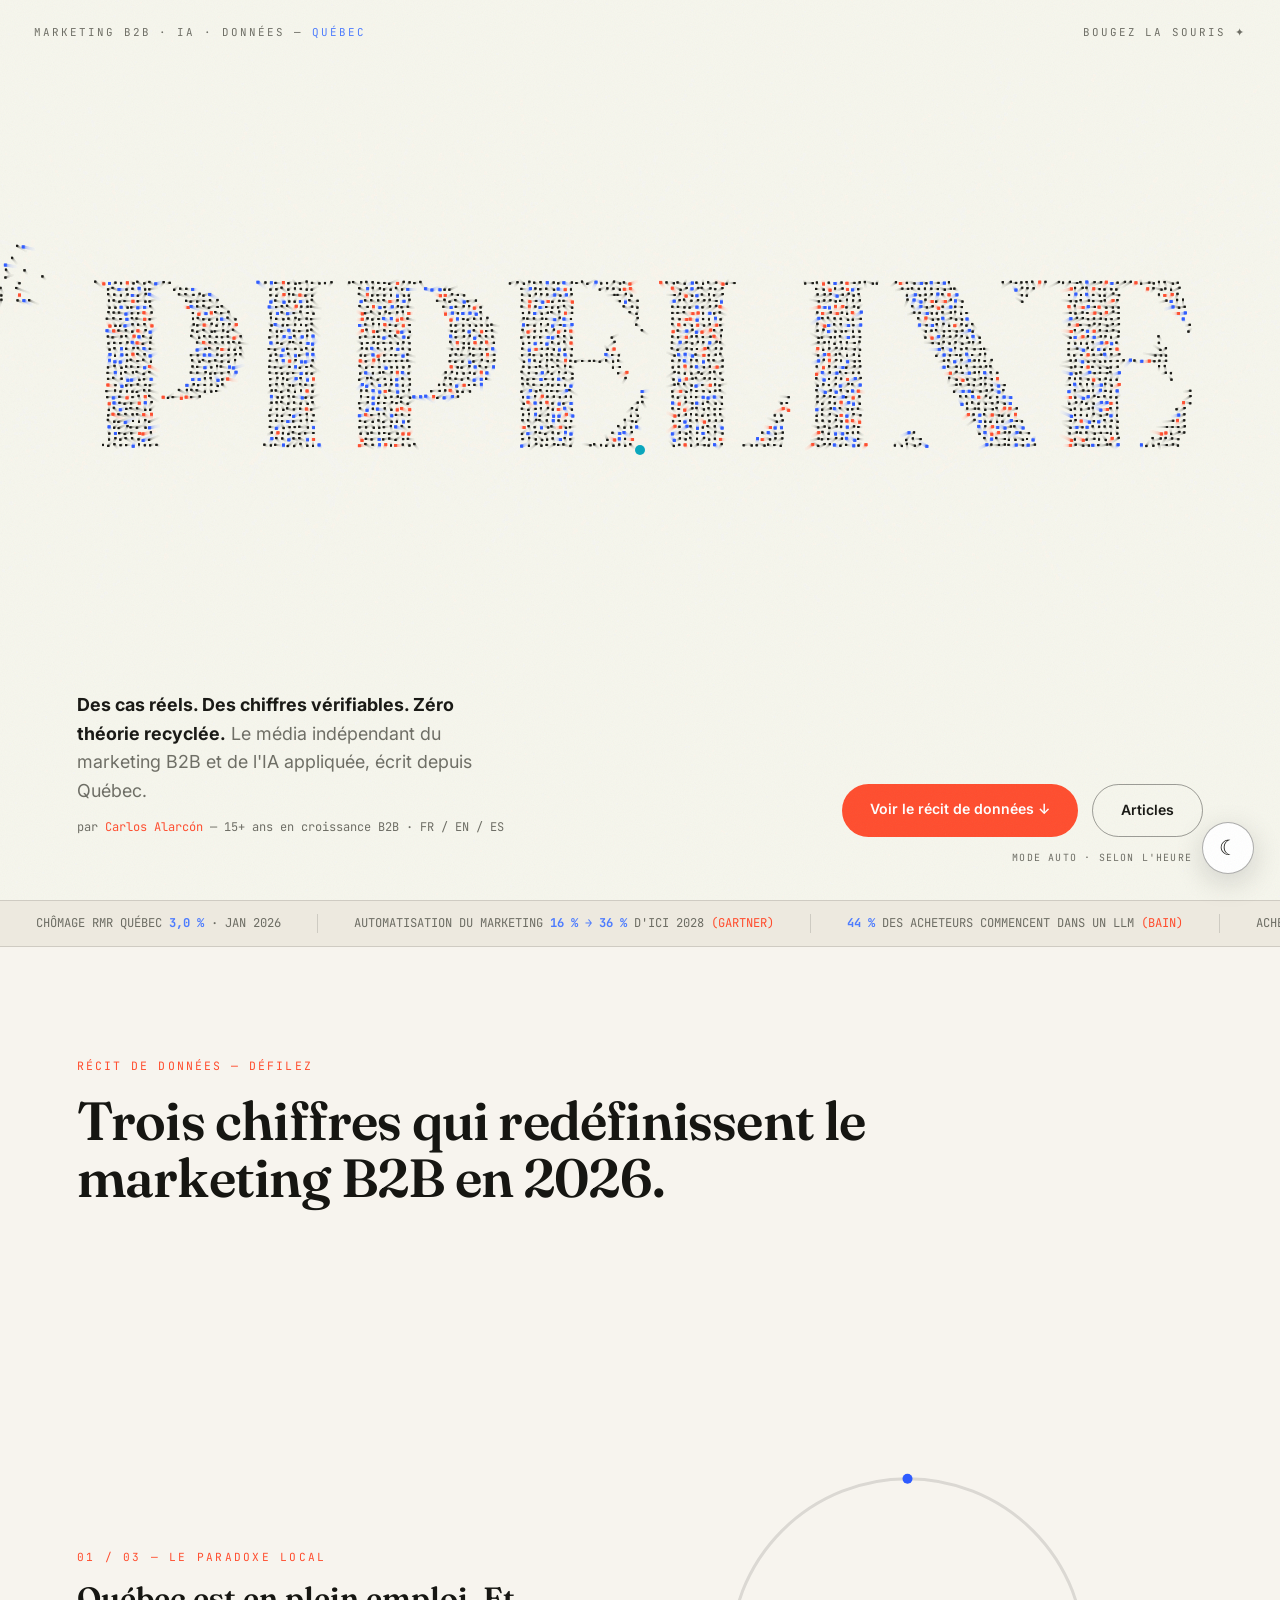
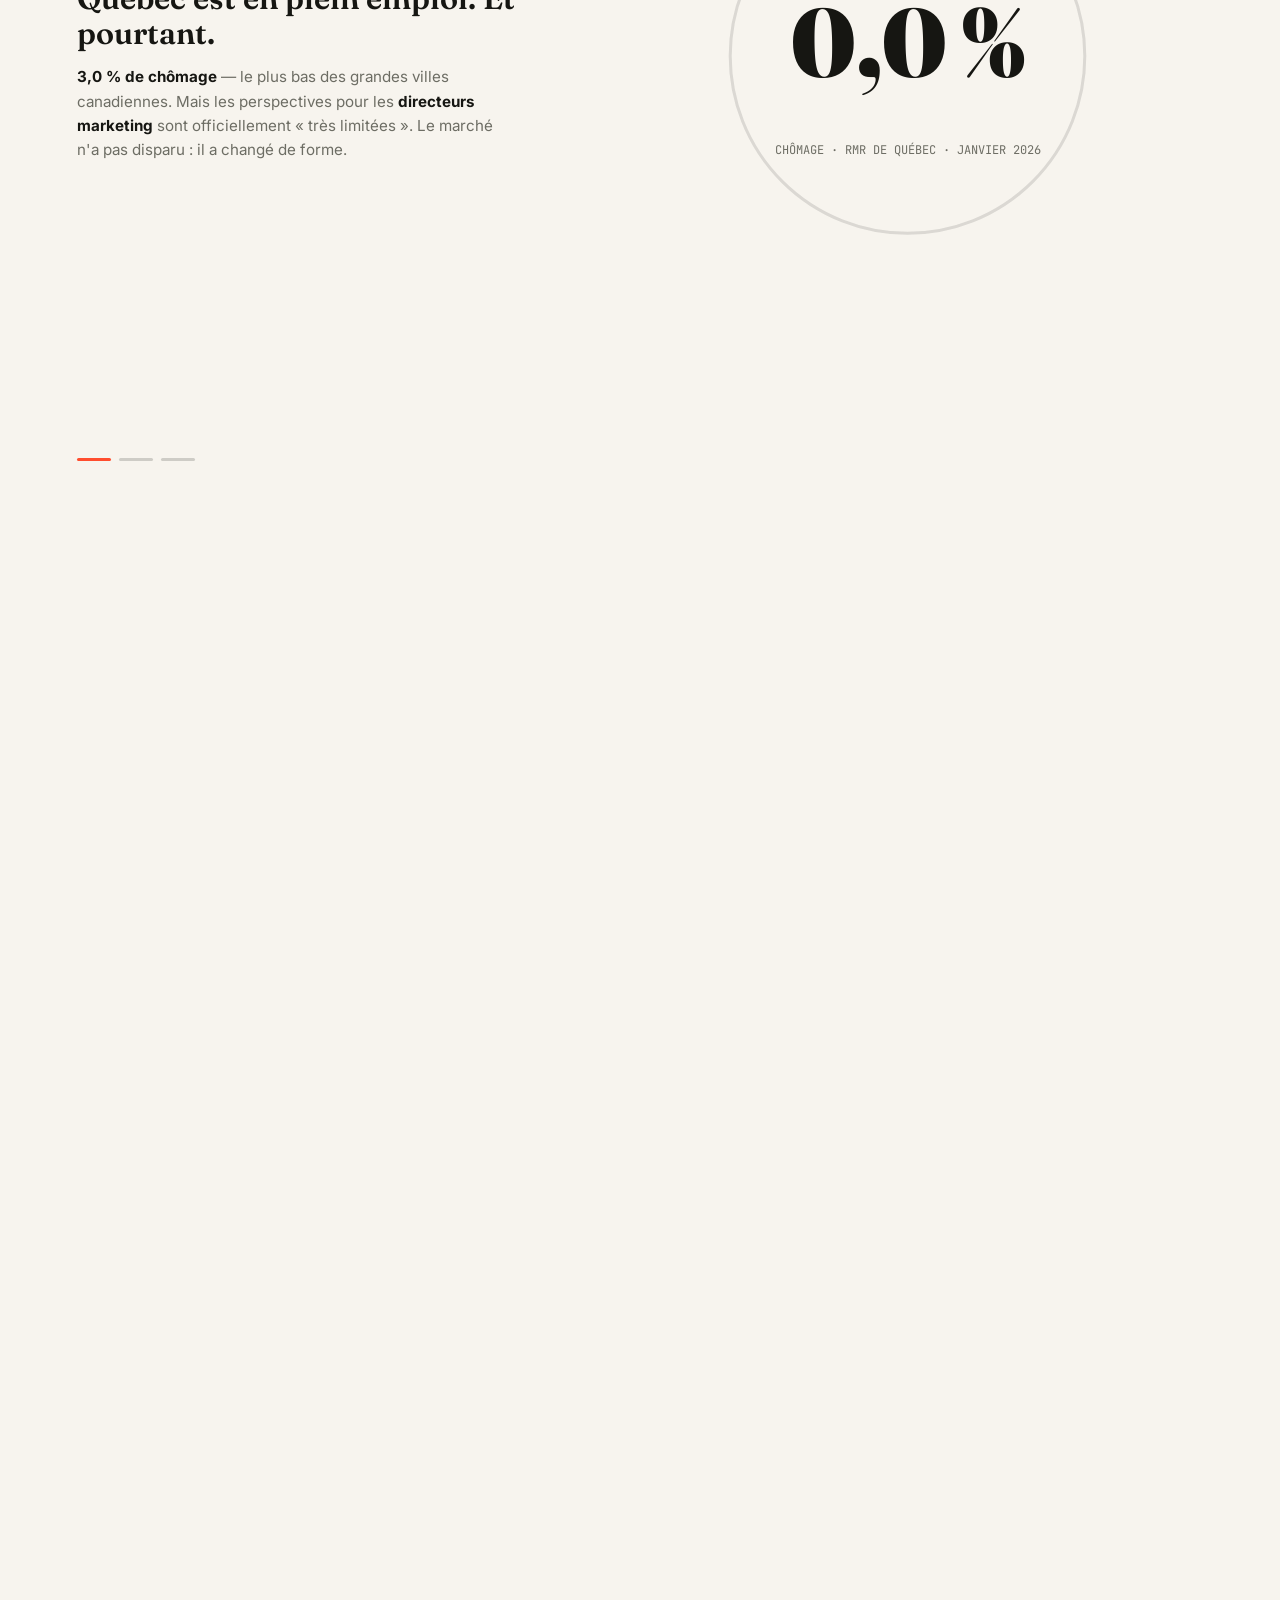
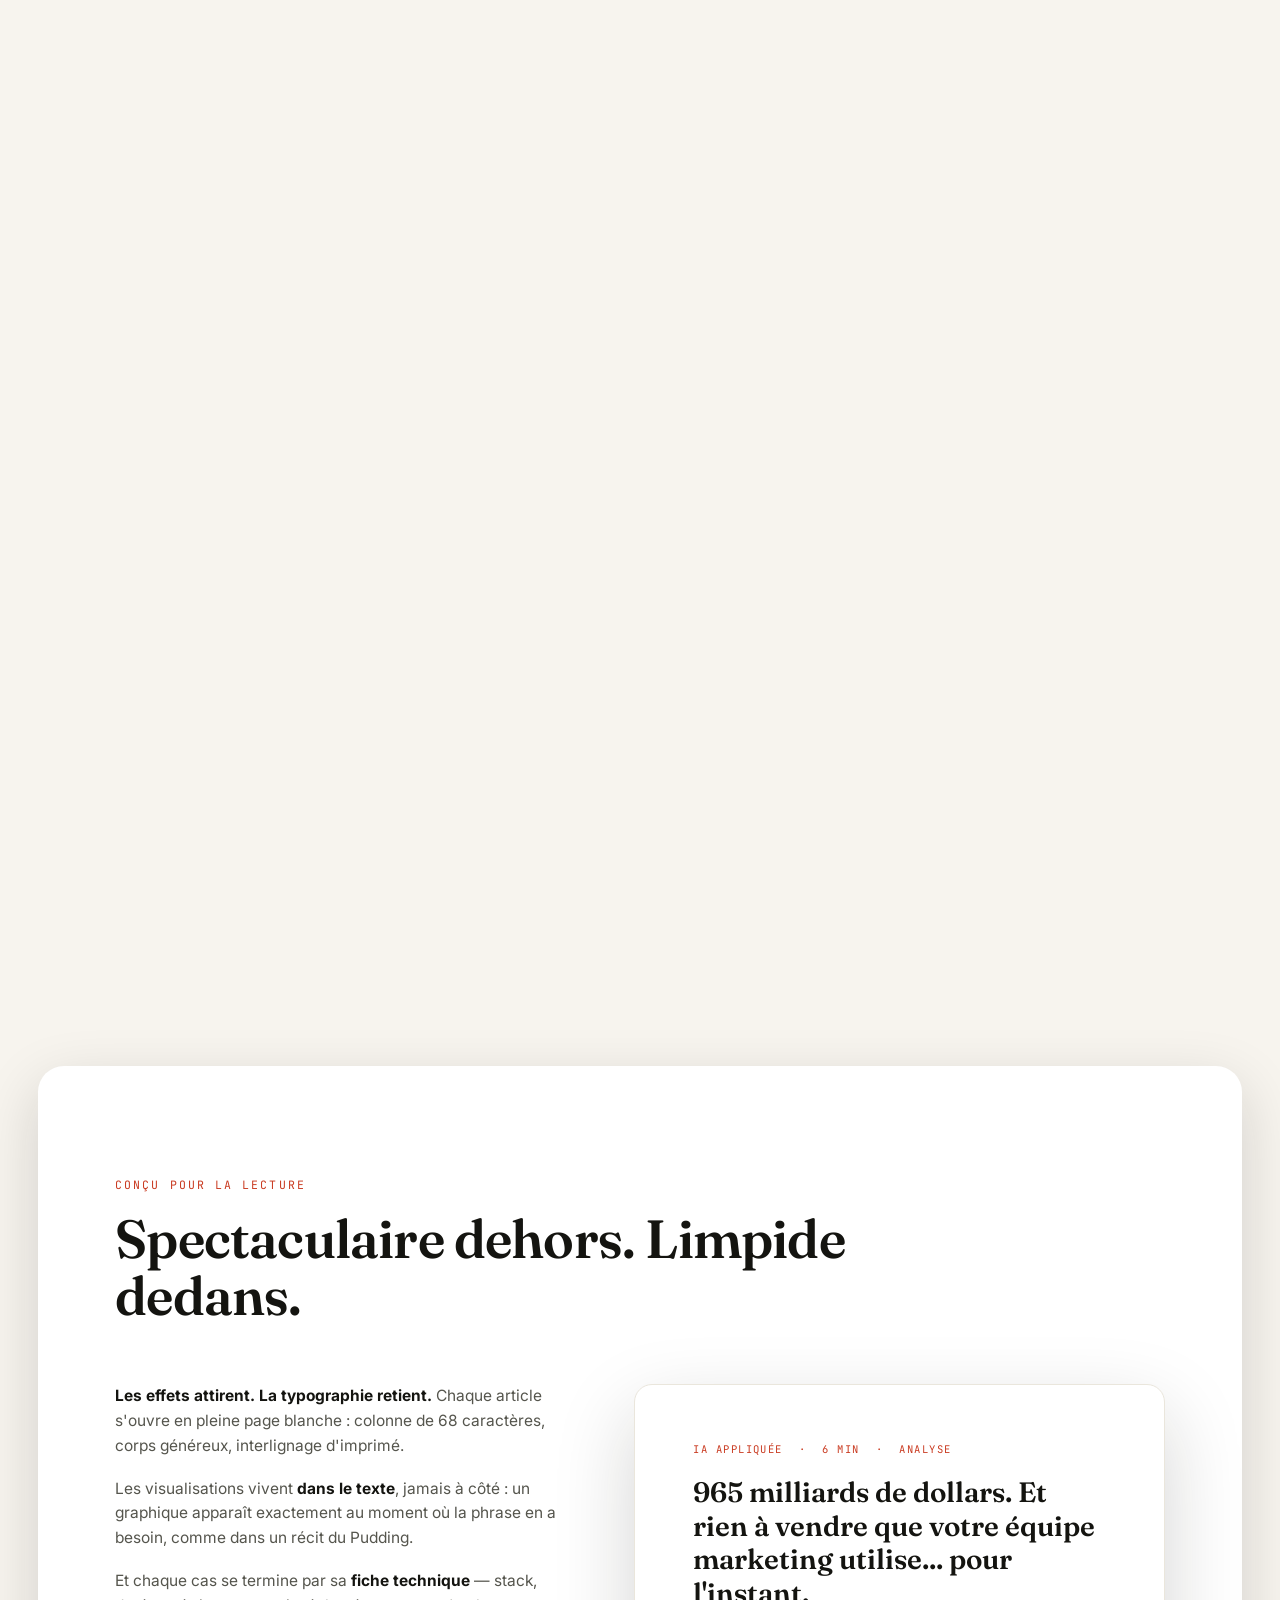
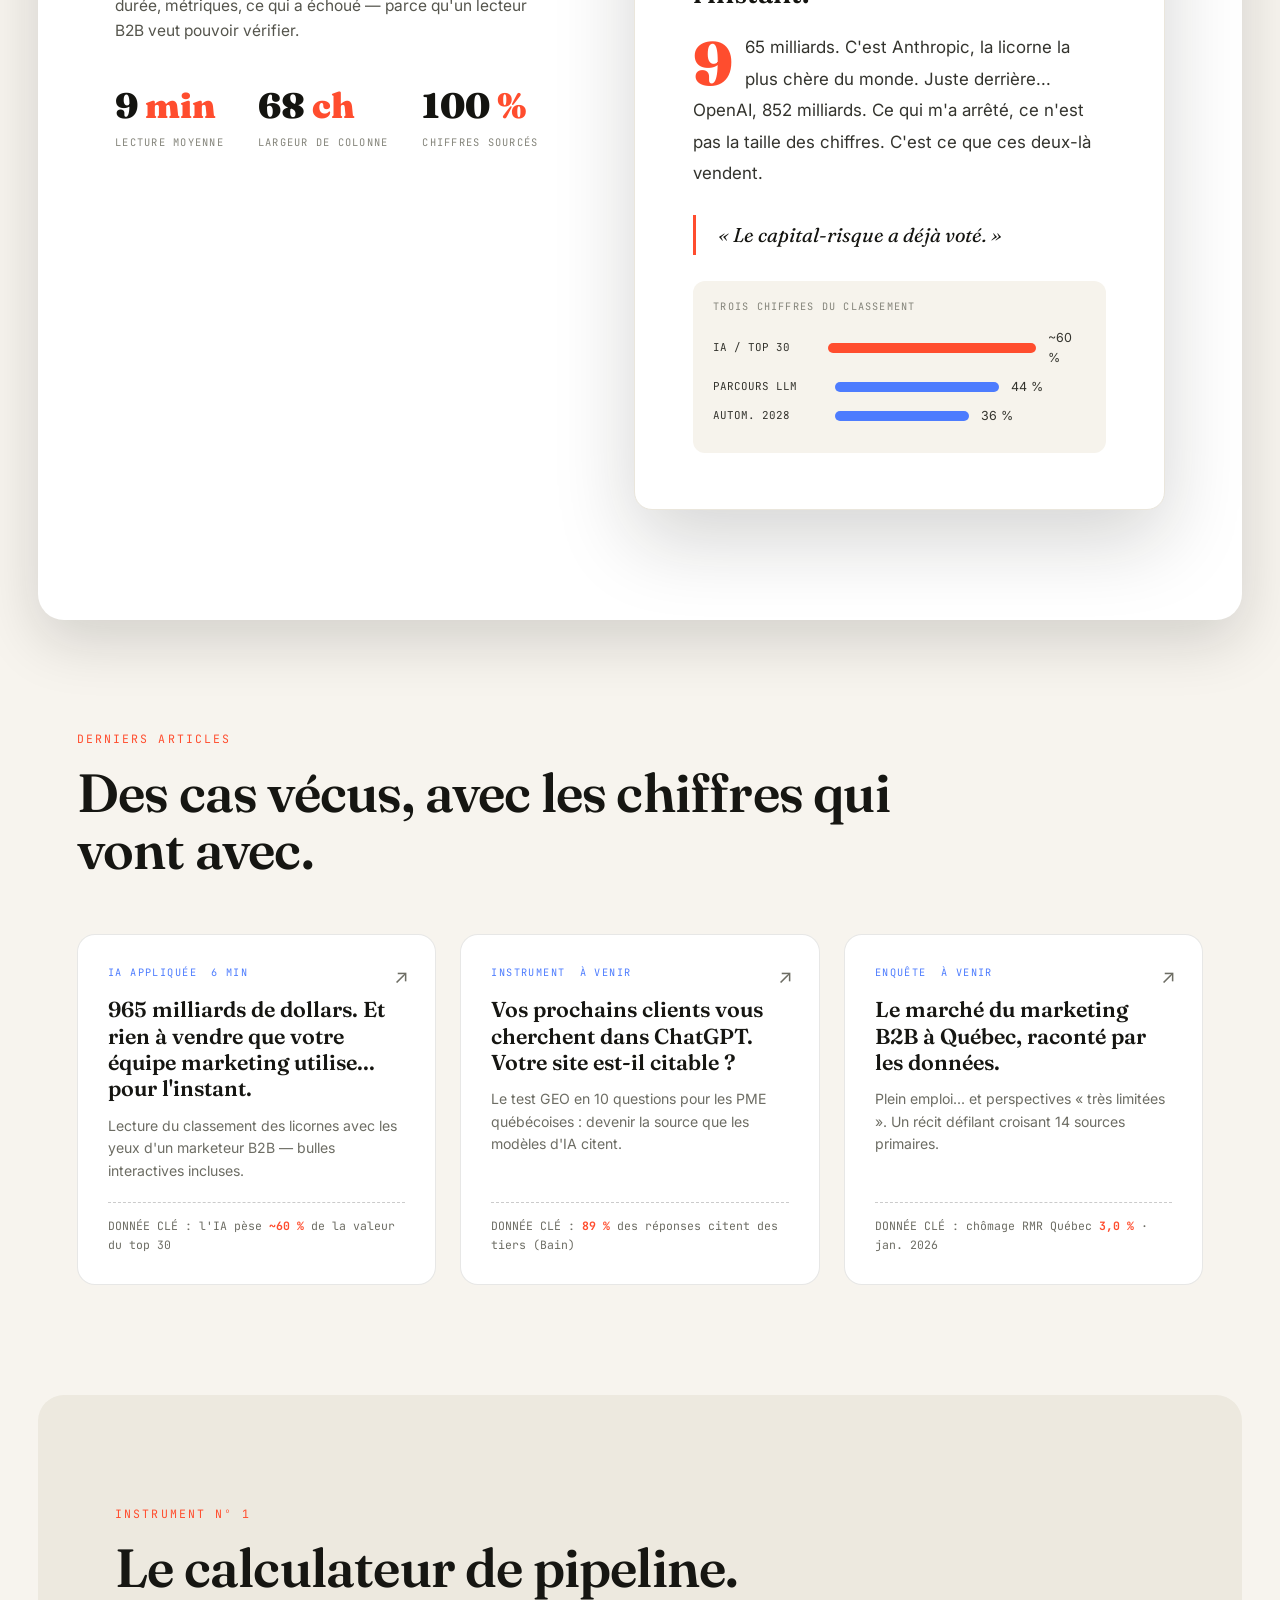
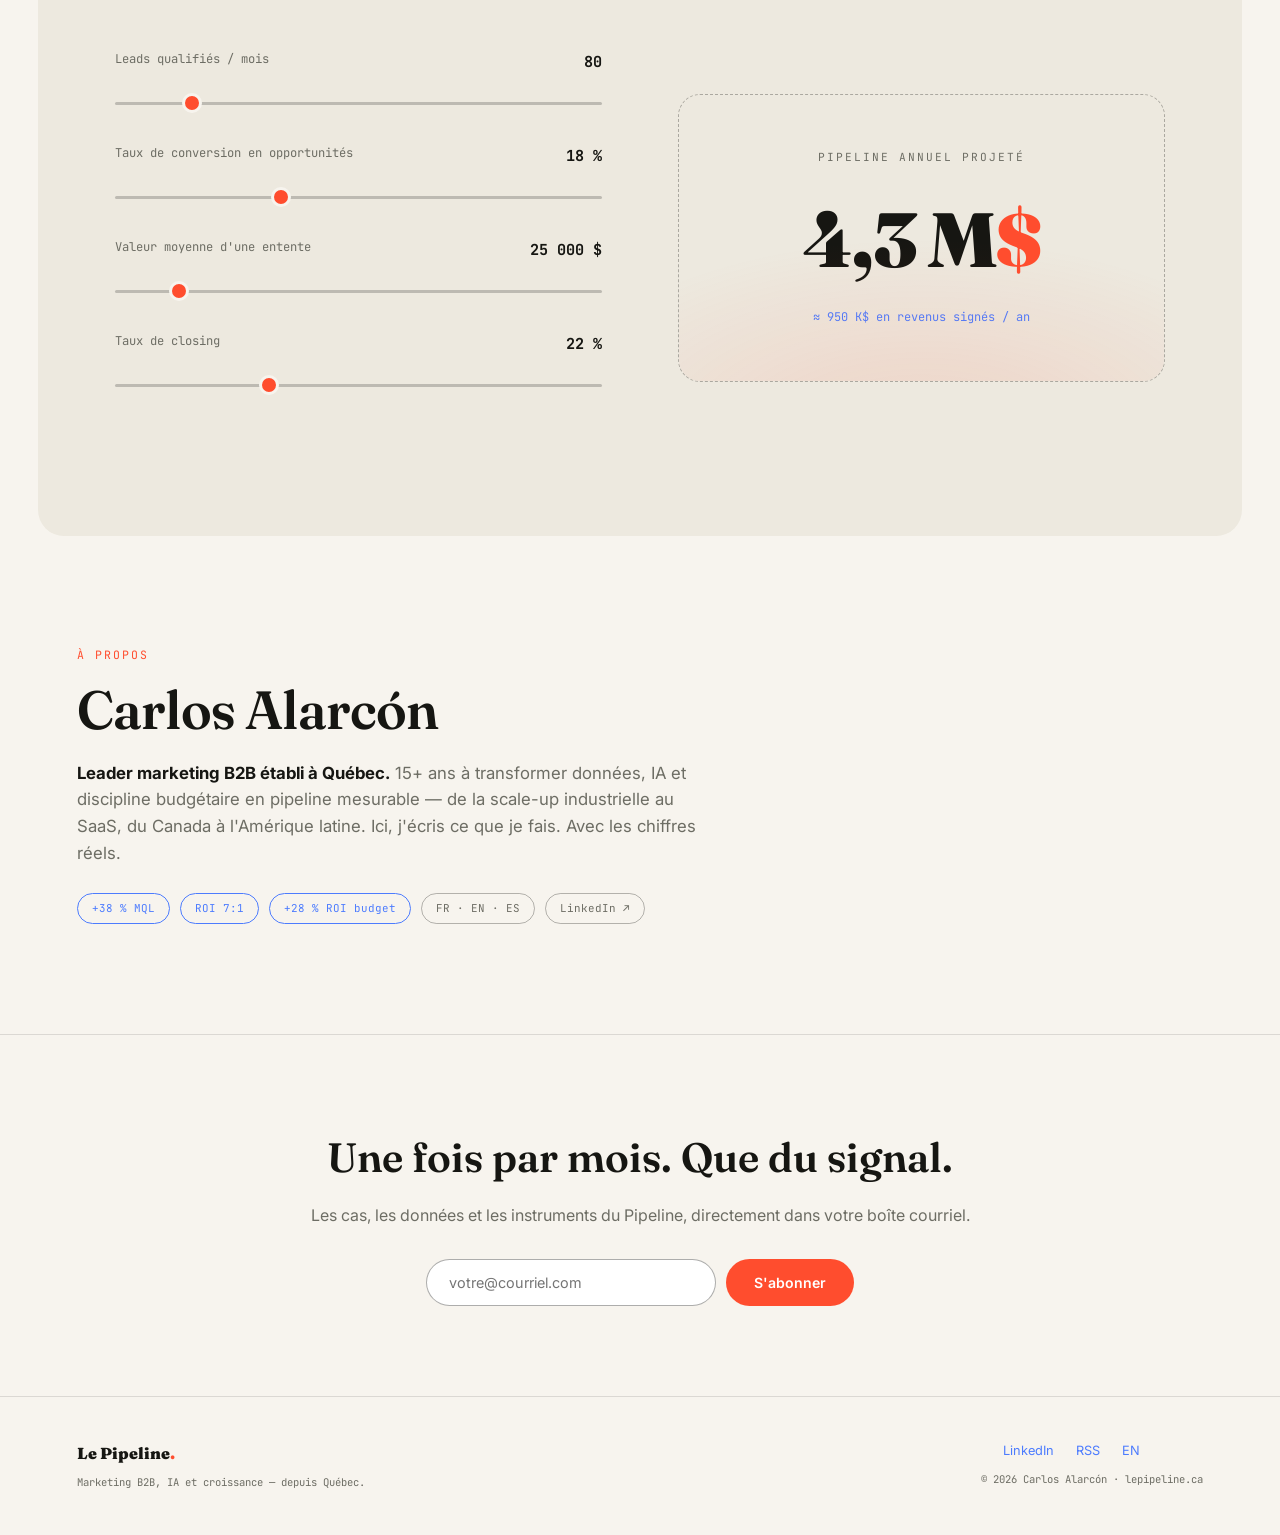
==== index.html @ 9fed9476 "Le Pipeline v1 — site statique (home, article 965 milliards, à-propos, SEO)" ====
<!DOCTYPE html>
<html lang="fr">
<head>
<meta charset="UTF-8">
<meta name="viewport" content="width=device-width, initial-scale=1.0">
<title>Le Pipeline — Marketing B2B, IA et croissance, depuis Québec</title>
<link rel="canonical" href="https://lepipeline.ca/">
<meta name="description" content="Le média indépendant du marketing B2B et de l'IA appliquée, écrit depuis Québec par Carlos Alarcón. Des chiffres vérifiables, zéro théorie recyclée.">
<script type="application/ld+json">
{"@context":"https://schema.org","@type":"WebSite","name":"Le Pipeline","url":"https://lepipeline.ca","description":"Marketing B2B, IA et croissance — depuis Québec","inLanguage":"fr-CA","author":{"@type":"Person","name":"Carlos Alarcón","jobTitle":"Leader marketing B2B","address":{"@type":"PostalAddress","addressLocality":"Québec","addressRegion":"QC","addressCountry":"CA"},"knowsLanguage":["fr","en","es"],"sameAs":["https://ca.linkedin.com/in/alarconmarketing"]}}
</script>
<link rel="preconnect" href="https://fonts.googleapis.com">
<link href="https://fonts.googleapis.com/css2?family=Fraunces:ital,opsz,wght@0,9..144,300;0,9..144,600;0,9..144,900;1,9..144,400&family=Inter:wght@400;500;600;700&family=JetBrains+Mono:wght@400;600&display=swap" rel="stylesheet">
<style>
  /* ============ THÈMES ============ */
  body[data-theme="dark"]{
    --bg:#0B0B10; --bg-2:#12121A;
    --fg:#F2EFE9; --dim:#8B8B95;
    --fg-rgb:242,239,233;
    --glass:rgba(11,11,16,.72);
    --card:#12121A;
    --lecture-bg:#F2EFE9;
    --shadow:rgba(0,0,0,.5);
  }
  body[data-theme="light"]{
    --bg:#F7F4EE; --bg-2:#EDE9DF;
    --fg:#161612; --dim:#6d6d64;
    --fg-rgb:22,22,18;
    --glass:rgba(247,244,238,.78);
    --card:#FFFFFF;
    --lecture-bg:#FFFFFF;
    --shadow:rgba(20,20,16,.16);
  }
  :root{
    --blue:#4D7CFE; --hot:#FF4D2E;
    --mono:'JetBrains Mono',ui-monospace,monospace;
  }
  *{margin:0;padding:0;box-sizing:border-box}
  html{scroll-behavior:smooth}
  body{background:var(--bg);color:var(--fg);font-family:'Inter',sans-serif;line-height:1.6;overflow-x:hidden;
    transition:background .6s ease,color .6s ease}
  ::selection{background:var(--hot);color:#fff}

  body::after{content:"";position:fixed;inset:0;pointer-events:none;z-index:99;opacity:.05;
    background-image:url("data:image/svg+xml,%3Csvg xmlns='http://www.w3.org/2000/svg' width='200' height='200'%3E%3Cfilter id='n'%3E%3CfeTurbulence type='fractalNoise' baseFrequency='0.9' numOctaves='2'/%3E%3C/filter%3E%3Crect width='200' height='200' filter='url(%23n)'/%3E%3C/svg%3E")}

  .cursor{position:fixed;width:10px;height:10px;border-radius:50%;background:var(--hot);pointer-events:none;z-index:100;
    transform:translate(-50%,-50%);transition:width .25s,height .25s,background .25s;mix-blend-mode:difference}
  .cursor.big{width:64px;height:64px;background:#fff}
  @media(hover:none){.cursor{display:none}}

  /* ---------- topbar ---------- */
  .topbar{position:fixed;top:0;left:0;right:0;z-index:50;display:flex;justify-content:space-between;align-items:center;
    padding:14px 34px;background:var(--glass);backdrop-filter:blur(12px);border-bottom:1px solid rgba(var(--fg-rgb),.1);
    transform:translateY(-100%);transition:transform .45s cubic-bezier(.6,0,.2,1),background .6s}
  .topbar.visible{transform:translateY(0)}
  .topbar .brand{font-family:'Fraunces',serif;font-weight:900;font-size:1.05rem}
  .topbar nav{display:flex;gap:26px;font-size:.78rem;font-weight:600;text-transform:uppercase;letter-spacing:.1em}
  .topbar nav a{color:var(--dim);text-decoration:none;transition:color .2s}
  .topbar nav a:hover{color:var(--fg)}
  .top-right{display:flex;align-items:center;gap:12px}
  .lang{font-family:var(--mono);font-size:.72rem;border:1px solid rgba(var(--fg-rgb),.35);padding:4px 12px;border-radius:99px}
  .lang b{color:var(--blue)}

  /* bouton jour/nuit */
  .theme-btn{width:38px;height:38px;border-radius:50%;border:1px solid rgba(var(--fg-rgb),.35);background:transparent;color:var(--fg);
    cursor:pointer;font-size:1rem;display:flex;align-items:center;justify-content:center;transition:transform .3s,border-color .2s}
  .theme-btn:hover{transform:rotate(24deg);border-color:var(--fg)}
  .theme-float{position:fixed;bottom:26px;right:26px;z-index:60;width:52px;height:52px;font-size:1.3rem;
    background:var(--card);box-shadow:0 8px 30px var(--shadow)}
  .theme-hint{position:fixed;bottom:34px;right:88px;z-index:60;font-family:var(--mono);font-size:.62rem;letter-spacing:.12em;
    color:var(--dim);opacity:1;transition:opacity .6s;text-transform:uppercase}
  .theme-hint.hide{opacity:0}

  /* ---------- intro ---------- */
  .intro{position:fixed;inset:0;background:var(--bg);z-index:90;display:flex;align-items:center;justify-content:center;
    transition:clip-path .9s cubic-bezier(.85,0,.15,1) .5s;clip-path:inset(0 0 0 0)}
  .intro.done{clip-path:inset(0 0 100% 0)}
  .intro span{font-family:var(--mono);font-size:.8rem;letter-spacing:.3em;color:var(--dim);animation:pulse 1.2s infinite}
  @keyframes pulse{50%{opacity:.3}}

  /* ---------- hero ---------- */
  .hero{position:relative;height:100vh;display:flex;flex-direction:column;justify-content:flex-end;overflow:hidden}
  #particles{position:absolute;inset:0;width:100%;height:100%}
  .hero-bottom{position:relative;z-index:2;padding:0 6vw 7vh;display:flex;justify-content:space-between;align-items:flex-end;gap:30px;flex-wrap:wrap}
  .tagline{max-width:430px;font-size:clamp(.95rem,1.4vw,1.15rem);color:var(--dim)}
  .tagline b{color:var(--fg)}
  .byline{font-family:var(--mono);font-size:.75rem;color:var(--dim);margin-top:12px}
  .byline span{color:var(--hot)}
  .hero-cta{display:flex;gap:14px}
  .btn{display:inline-block;padding:14px 28px;border-radius:99px;font-weight:600;font-size:.88rem;text-decoration:none;
    transition:transform .2s,background .2s,color .2s;will-change:transform;border:none;cursor:pointer;font-family:'Inter'}
  .btn-hot{background:var(--hot);color:#fff}
  .btn-hot:hover{background:#ff6347}
  .btn-line{border:1.5px solid rgba(var(--fg-rgb),.4);color:var(--fg);background:transparent}
  .btn-line:hover{border-color:var(--fg)}
  .hint{position:absolute;top:24px;right:34px;z-index:2;font-family:var(--mono);font-size:.68rem;letter-spacing:.18em;color:var(--dim)}
  .hero-kicker{position:absolute;top:24px;left:34px;z-index:2;font-family:var(--mono);font-size:.68rem;letter-spacing:.18em;color:var(--dim)}
  .hero-kicker i{color:var(--blue);font-style:normal}

  /* ---------- ticker ---------- */
  .ticker-wrap{border-top:1px solid rgba(var(--fg-rgb),.14);border-bottom:1px solid rgba(var(--fg-rgb),.14);overflow:hidden;padding:13px 0;background:var(--bg-2);transition:background .6s}
  .ticker{display:flex;white-space:nowrap;animation:scrollx 44s linear infinite;width:max-content}
  .ticker:hover{animation-play-state:paused}
  .tick{font-family:var(--mono);font-size:.76rem;padding:0 36px;border-right:1px solid rgba(var(--fg-rgb),.14);color:var(--dim)}
  .tick b{color:var(--blue)}
  .tick i{color:var(--hot);font-style:normal}
  @keyframes scrollx{from{transform:translateX(0)}to{transform:translateX(-50%)}}

  /* ---------- sections ---------- */
  section{padding:110px 6vw}
  .sec-label{font-family:var(--mono);font-size:.72rem;letter-spacing:.18em;text-transform:uppercase;color:var(--hot);margin-bottom:16px}
  h2.sec-title{font-family:'Fraunces',serif;font-weight:600;font-size:clamp(2rem,4.2vw,3.6rem);line-height:1.06;letter-spacing:-.015em;max-width:860px}
  .reveal{opacity:0;transform:translateY(34px);transition:opacity .8s cubic-bezier(.2,.6,.2,1),transform .8s cubic-bezier(.2,.6,.2,1)}
  .reveal.in{opacity:1;transform:none}

  /* ---------- scrollytelling ---------- */
  .scrolly{position:relative;height:340vh}
  .scrolly-sticky{position:sticky;top:0;height:100vh;display:grid;grid-template-columns:.9fr 1.1fr;align-items:center;gap:4vw;padding:0 6vw;overflow:hidden}
  @media(max-width:900px){.scrolly-sticky{grid-template-columns:1fr;align-items:end;padding-bottom:8vh}}
  .steps{position:relative;height:280px}
  .step{position:absolute;inset:0;opacity:0;transform:translateY(30px);transition:opacity .5s,transform .5s;display:flex;flex-direction:column;justify-content:center}
  .step.active{opacity:1;transform:none}
  .step .num{font-family:var(--mono);font-size:.7rem;color:var(--hot);letter-spacing:.2em;margin-bottom:14px}
  .step h3{font-family:'Fraunces',serif;font-weight:600;font-size:clamp(1.4rem,2.4vw,2.1rem);line-height:1.15;margin-bottom:14px}
  .step p{color:var(--dim);max-width:420px;font-size:.95rem}
  .step p b{color:var(--fg)}
  #scrollyCanvas{width:100%;height:76vh;display:block}
  .scrolly-progress{position:absolute;left:6vw;bottom:5vh;display:flex;gap:8px}
  .scrolly-progress i{width:34px;height:3px;background:rgba(var(--fg-rgb),.18);border-radius:99px;transition:background .3s}
  .scrolly-progress i.on{background:var(--hot)}

  /* ---------- mode lecture ---------- */
  .lecture{background:var(--lecture-bg);color:#191914;border-radius:26px;margin:0 3vw;padding:110px 6vw;
    transition:background .6s;box-shadow:0 20px 60px var(--shadow)}
  .lecture .sec-label{color:#C93A20}
  .lecture h2.sec-title{color:#141410}
  .lecture-grid{display:grid;grid-template-columns:1fr 1.2fr;gap:6vw;margin-top:60px;align-items:start}
  @media(max-width:960px){.lecture-grid{grid-template-columns:1fr}}
  .lecture-points p{color:#55554d;margin-bottom:18px;font-size:.97rem}
  .lecture-points p b{color:#141410}
  .kpi-line{display:flex;gap:34px;margin-top:34px;flex-wrap:wrap}
  .kpi .n{font-family:'Fraunces',serif;font-weight:900;font-size:2.2rem;color:#141410}
  .kpi .n span{color:var(--hot)}
  .kpi .l{font-family:var(--mono);font-size:.65rem;letter-spacing:.12em;text-transform:uppercase;color:#84847a}
  .article-demo{background:#fff;border-radius:18px;box-shadow:0 30px 80px rgba(20,20,16,.18);padding:56px 58px;transform:rotate(.4deg);transition:transform .4s;border:1px solid #eae6dc}
  .article-demo:hover{transform:rotate(0) translateY(-4px)}
  .article-demo .meta{font-family:var(--mono);font-size:.66rem;letter-spacing:.14em;text-transform:uppercase;color:#C93A20;margin-bottom:18px;display:flex;gap:16px}
  .article-demo h3{font-family:'Fraunces',serif;font-weight:600;font-size:1.75rem;line-height:1.2;color:#141410;margin-bottom:22px}
  .article-demo .lead{font-size:1.06rem;line-height:1.85;color:#33332d}
  .article-demo .lead::first-letter{font-family:'Fraunces',serif;font-weight:900;font-size:3.6em;float:left;line-height:.82;margin:6px 12px 0 0;color:var(--hot)}
  .pull{border-left:3px solid var(--hot);margin:26px 0;padding:6px 0 6px 22px;font-family:'Fraunces',serif;font-style:italic;font-size:1.25rem;line-height:1.4;color:#141410}
  .inline-chart{margin-top:26px;background:#F6F3EC;border-radius:12px;padding:18px 20px}
  .inline-chart .t{font-family:var(--mono);font-size:.64rem;letter-spacing:.12em;text-transform:uppercase;color:#84847a;margin-bottom:12px}
  .bar-row{display:flex;align-items:center;gap:12px;margin-bottom:9px;font-size:.78rem;color:#33332d}
  .bar-row .bl{width:110px;font-family:var(--mono);font-size:.68rem}
  .bar-row .bar{height:10px;border-radius:99px;background:var(--blue);transform-origin:left;transform:scaleX(0);transition:transform 1s cubic-bezier(.2,.6,.2,1)}
  .bar-row .bar.hot{background:var(--hot)}
  .in .bar{transform:scaleX(1)}

  /* ---------- articles ---------- */
  .grid{display:grid;grid-template-columns:repeat(3,1fr);gap:24px;margin-top:56px}
  @media(max-width:900px){.grid{grid-template-columns:1fr}}
  .card{position:relative;background:var(--card);border:1px solid rgba(var(--fg-rgb),.1);border-radius:18px;padding:30px;
    text-decoration:none;color:var(--fg);overflow:hidden;transition:transform .3s cubic-bezier(.2,.6,.2,1),border-color .3s,background .6s;display:flex;flex-direction:column;min-height:320px}
  .card::before{content:"";position:absolute;inset:0;background:radial-gradient(600px 300px at var(--mx,50%) var(--my,0%),rgba(77,124,254,.14),transparent 60%);opacity:0;transition:opacity .3s}
  .card:hover{transform:translateY(-8px);border-color:rgba(77,124,254,.45)}
  .card:hover::before{opacity:1}
  .card-meta{font-family:var(--mono);font-size:.64rem;letter-spacing:.14em;text-transform:uppercase;color:var(--blue);margin-bottom:16px;display:flex;gap:14px}
  .card h4{font-family:'Fraunces',serif;font-weight:600;font-size:1.35rem;line-height:1.22;margin-bottom:12px}
  .card p{font-size:.88rem;color:var(--dim);flex:1}
  .card-metric{margin-top:20px;font-family:var(--mono);font-size:.72rem;border-top:1px dashed rgba(var(--fg-rgb),.22);padding-top:14px;color:var(--dim)}
  .card-metric b{color:var(--hot)}
  .card .arrow{position:absolute;top:26px;right:26px;font-size:1.2rem;color:var(--dim);transition:transform .3s,color .3s}
  .card:hover .arrow{transform:translate(4px,-4px);color:var(--fg)}

  /* ---------- calculateur ---------- */
  .calc-sec{background:var(--bg-2);border-radius:26px;margin:0 3vw;transition:background .6s}
  .calc{display:grid;grid-template-columns:1fr 1fr;gap:6vw;margin-top:54px;align-items:center}
  @media(max-width:900px){.calc{grid-template-columns:1fr}}
  .slider-group{margin-bottom:32px}
  .slider-group label{display:flex;justify-content:space-between;font-family:var(--mono);font-size:.76rem;margin-bottom:12px;color:var(--dim)}
  .slider-group label b{color:var(--fg);font-size:.95rem}
  input[type=range]{-webkit-appearance:none;width:100%;height:3px;background:rgba(var(--fg-rgb),.22);border-radius:99px;outline:none}
  input[type=range]::-webkit-slider-thumb{-webkit-appearance:none;width:20px;height:20px;border-radius:50%;background:var(--hot);cursor:pointer;border:3px solid var(--bg);transition:transform .15s}
  input[type=range]::-webkit-slider-thumb:hover{transform:scale(1.25)}
  .calc-result{text-align:center;border:1px dashed rgba(var(--fg-rgb),.3);border-radius:22px;padding:54px 30px;position:relative;overflow:hidden}
  .calc-result::before{content:"";position:absolute;inset:0;background:radial-gradient(400px 200px at 50% 120%,rgba(255,77,46,.14),transparent)}
  .calc-result .lbl{font-family:var(--mono);font-size:.7rem;letter-spacing:.18em;text-transform:uppercase;color:var(--dim)}
  .calc-result .big{font-family:'Fraunces',serif;font-weight:900;font-size:clamp(2.8rem,6vw,5rem);margin:12px 0 6px;letter-spacing:-.02em}
  .calc-result .big span{color:var(--hot)}
  .calc-result .sub{font-family:var(--mono);font-size:.75rem;color:var(--blue)}

  /* ---------- à propos / infolettre / footer ---------- */
  .about{max-width:900px}
  .about p{color:var(--dim);font-size:1.05rem;max-width:640px}
  .about p b{color:var(--fg)}
  .creds{margin-top:26px;display:flex;flex-wrap:wrap;gap:10px}
  .chip{font-family:var(--mono);font-size:.68rem;border:1px solid rgba(var(--fg-rgb),.3);border-radius:99px;padding:6px 14px;color:var(--dim)}
  .chip.blue{border-color:var(--blue);color:var(--blue)}
  .news{border-top:1px solid rgba(var(--fg-rgb),.12);text-align:center;padding:90px 6vw}
  .news h2{font-family:'Fraunces',serif;font-weight:600;font-size:clamp(1.7rem,3.2vw,2.6rem);margin-bottom:12px}
  .news p{color:var(--dim);margin-bottom:30px}
  .news form{display:flex;gap:10px;justify-content:center;flex-wrap:wrap}
  .news input[type=email]{padding:14px 22px;border-radius:99px;border:1px solid rgba(var(--fg-rgb),.35);background:var(--card);color:var(--fg);font-size:.9rem;min-width:290px;font-family:'Inter'}
  .news input[type=email]:focus{outline:2px solid var(--blue)}
  footer{border-top:1px solid rgba(var(--fg-rgb),.12);padding:44px 6vw;display:flex;justify-content:space-between;flex-wrap:wrap;gap:20px;font-size:.8rem;color:var(--dim)}
  footer .fbrand{font-family:'Fraunces',serif;font-weight:900;color:var(--fg);font-size:1rem}
  footer a{color:var(--blue);text-decoration:none;margin-left:22px}
  footer .mono{font-family:var(--mono);font-size:.66rem}
</style>
</head>
<body data-theme="dark">

<div class="cursor" id="cursor"></div>
<div class="intro" id="intro"><span>LE PIPELINE — CHARGEMENT</span></div>

<div class="topbar" id="topbar">
  <div class="brand">Le Pipeline<span style="color:var(--hot)">.</span></div>
  <nav>
    <a href="#story">Le récit</a>
    <a href="#articles">Articles</a>
    <a href="#calc">Calculateur</a>
    <a href="/a-propos.html">À propos</a>
  </nav>
  <div class="top-right">
    <button class="theme-btn" id="themeBtnTop" title="Jour / Nuit">☀</button>
    <div class="lang"><b>FR</b> / EN</div>
  </div>
</div>

<!-- bouton flottant jour/nuit -->
<button class="theme-btn theme-float" id="themeBtn" title="Jour / Nuit">☀</button>
<div class="theme-hint" id="themeHint">mode auto · selon l'heure</div>

<!-- HERO -->
<header class="hero" id="hero">
  <canvas id="particles"></canvas>
  <div class="hero-kicker">MARKETING B2B · IA · DONNÉES — <i>QUÉBEC</i></div>
  <div class="hint">BOUGEZ LA SOURIS ✦</div>
  <div class="hero-bottom">
    <div>
      <p class="tagline"><b>Des cas réels. Des chiffres vérifiables. Zéro théorie recyclée.</b> Le média indépendant du marketing B2B et de l'IA appliquée, écrit depuis Québec.</p>
      <div class="byline">par <span>Carlos Alarcón</span> — 15+ ans en croissance B2B · FR / EN / ES</div>
    </div>
    <div class="hero-cta">
      <a href="#story" class="btn btn-hot magnetic">Voir le récit de données ↓</a>
      <a href="#articles" class="btn btn-line magnetic">Articles</a>
    </div>
  </div>
</header>

<!-- TICKER -->
<div class="ticker-wrap">
  <div class="ticker" id="ticker">
    <span class="tick">CHÔMAGE RMR QUÉBEC <b>3,0 %</b> · JAN 2026</span>
    <span class="tick">AUTOMATISATION DU MARKETING <b>16 % → 36 %</b> D'ICI 2028 <i>(GARTNER)</i></span>
    <span class="tick"><b>44 %</b> DES ACHETEURS COMMENCENT DANS UN LLM <i>(BAIN)</i></span>
    <span class="tick">ACHETEURS B2B «REP-FREE» <b>67 %</b> <i>(GARTNER 2026)</i></span>
    <span class="tick">BUDGETS MARKETING <b>7,8 %</b> DU REVENU <i>(CMO SPEND SURVEY)</i></span>
    <span class="tick">LEADERS IA : CROISSANCE <b>6×</b> SUPÉRIEURE <i>(BAIN)</i></span>
  </div>
</div>

<!-- SCROLLYTELLING -->
<section style="padding-bottom:0" id="story">
  <div class="reveal">
    <div class="sec-label">Récit de données — défilez</div>
    <h2 class="sec-title">Trois chiffres qui redéfinissent le marketing B2B en 2026.</h2>
  </div>
</section>
<div class="scrolly" id="scrolly">
  <div class="scrolly-sticky">
    <div class="steps">
      <div class="step" data-i="0">
        <div class="num">01 / 03 — LE PARADOXE LOCAL</div>
        <h3>Québec est en plein emploi. Et pourtant.</h3>
        <p><b>3,0 % de chômage</b> — le plus bas des grandes villes canadiennes. Mais les perspectives pour les <b>directeurs marketing</b> sont officiellement « très limitées ». Le marché n'a pas disparu&nbsp;: il a changé de forme.</p>
      </div>
      <div class="step" data-i="1">
        <div class="num">02 / 03 — LA VAGUE</div>
        <h3>L'IA avale l'exécution.</h3>
        <p>Les leaders marketing prévoient que l'automatisation passera de <b>16 % à 36 %</b> du travail d'ici 2028. Ce qui reste — et prend de la valeur — c'est <b>l'orchestration, la stratégie, le jugement</b>.</p>
      </div>
      <div class="step" data-i="2">
        <div class="num">03 / 03 — LE NOUVEAU DÉPART</div>
        <h3>Vos acheteurs commencent dans un LLM.</h3>
        <p><b>44 %</b> des parcours d'achat démarrent désormais dans une IA générative. Si votre marque n'est pas citable, elle n'existe pas dans la conversation. C'est tout l'objet de ce média.</p>
      </div>
    </div>
    <canvas id="scrollyCanvas"></canvas>
    <div class="scrolly-progress"><i></i><i></i><i></i></div>
  </div>
</div>

<!-- MODE LECTURE -->
<section class="lecture" id="lecture">
  <div class="reveal">
    <div class="sec-label">Conçu pour la lecture</div>
    <h2 class="sec-title">Spectaculaire dehors. Limpide dedans.</h2>
  </div>
  <div class="lecture-grid">
    <div class="lecture-points reveal">
      <p><b>Les effets attirent. La typographie retient.</b> Chaque article s'ouvre en pleine page blanche : colonne de 68 caractères, corps généreux, interlignage d'imprimé.</p>
      <p>Les visualisations vivent <b>dans le texte</b>, jamais à côté : un graphique apparaît exactement au moment où la phrase en a besoin, comme dans un récit du Pudding.</p>
      <p>Et chaque cas se termine par sa <b>fiche technique</b> — stack, durée, métriques, ce qui a échoué — parce qu'un lecteur B2B veut pouvoir vérifier.</p>
      <div class="kpi-line">
        <div class="kpi"><div class="n">9<span> min</span></div><div class="l">lecture moyenne</div></div>
        <div class="kpi"><div class="n">68<span> ch</span></div><div class="l">largeur de colonne</div></div>
        <div class="kpi"><div class="n">100<span> %</span></div><div class="l">chiffres sourcés</div></div>
      </div>
    </div>
    <article class="article-demo reveal" id="articleDemo">
      <div class="meta"><span>IA appliquée</span><span>·</span><span>6 min</span><span>·</span><span>Analyse</span></div>
      <h3>965 milliards de dollars. Et rien à vendre que votre équipe marketing utilise... pour l'instant.</h3>
      <p class="lead">965 milliards. C'est Anthropic, la licorne la plus chère du monde. Juste derrière... OpenAI, 852 milliards. Ce qui m'a arrêté, ce n'est pas la taille des chiffres. C'est ce que ces deux-là vendent.</p>
      <div class="pull">« Le capital-risque a déjà voté. »</div>
      <div class="inline-chart">
        <div class="t">Trois chiffres du classement</div>
        <div class="bar-row"><span class="bl">IA / TOP 30</span><div class="bar hot" style="width:60%"></div><span>~60 %</span></div>
        <div class="bar-row"><span class="bl">PARCOURS LLM</span><div class="bar" style="width:44%"></div><span>44 %</span></div>
        <div class="bar-row"><span class="bl">AUTOM. 2028</span><div class="bar" style="width:36%"></div><span>36 %</span></div>
      </div>
    </article>
  </div>
</section>

<!-- ARTICLES -->
<section id="articles">
  <div class="reveal">
    <div class="sec-label">Derniers articles</div>
    <h2 class="sec-title">Des cas vécus, avec les chiffres qui vont avec.</h2>
  </div>
  <div class="grid">
    <a class="card reveal" href="/articles/965-milliards.html">
      <span class="arrow">↗</span>
      <div class="card-meta"><span>IA APPLIQUÉE</span><span>6 MIN</span></div>
      <h4>965 milliards de dollars. Et rien à vendre que votre équipe marketing utilise... pour l'instant.</h4>
      <p>Lecture du classement des licornes avec les yeux d'un marketeur B2B — bulles interactives incluses.</p>
      <div class="card-metric">DONNÉE CLÉ : l'IA pèse <b>~60 %</b> de la valeur du top 30</div>
    </a>
    <a class="card reveal" href="#">
      <span class="arrow">↗</span>
      <div class="card-meta"><span>INSTRUMENT</span><span>À VENIR</span></div>
      <h4>Vos prochains clients vous cherchent dans ChatGPT. Votre site est-il citable&nbsp;?</h4>
      <p>Le test GEO en 10 questions pour les PME québécoises : devenir la source que les modèles d'IA citent.</p>
      <div class="card-metric">DONNÉE CLÉ : <b>89 %</b> des réponses citent des tiers (Bain)</div>
    </a>
    <a class="card reveal" href="#">
      <span class="arrow">↗</span>
      <div class="card-meta"><span>ENQUÊTE</span><span>À VENIR</span></div>
      <h4>Le marché du marketing B2B à Québec, raconté par les données.</h4>
      <p>Plein emploi... et perspectives « très limitées ». Un récit défilant croisant 14 sources primaires.</p>
      <div class="card-metric">DONNÉE CLÉ : chômage RMR Québec <b>3,0 %</b> · jan. 2026</div>
    </a>
  </div>
</section>

<!-- CALCULATEUR -->
<section id="calc" class="calc-sec">
  <div class="reveal">
    <div class="sec-label">Instrument nº 1</div>
    <h2 class="sec-title">Le calculateur de pipeline.</h2>
  </div>
  <div class="calc">
    <div class="reveal">
      <div class="slider-group">
        <label>Leads qualifiés / mois <b id="vLeads">80</b></label>
        <input type="range" id="sLeads" min="10" max="500" value="80">
      </div>
      <div class="slider-group">
        <label>Taux de conversion en opportunités <b id="vConv">18 %</b></label>
        <input type="range" id="sConv" min="2" max="50" value="18">
      </div>
      <div class="slider-group">
        <label>Valeur moyenne d'une entente <b id="vDeal">25 000 $</b></label>
        <input type="range" id="sDeal" min="2000" max="200000" step="1000" value="25000">
      </div>
      <div class="slider-group">
        <label>Taux de closing <b id="vClose">22 %</b></label>
        <input type="range" id="sClose" min="5" max="60" value="22">
      </div>
    </div>
    <div class="calc-result reveal">
      <div class="lbl">Pipeline annuel projeté</div>
      <div class="big" id="bigResult">4,3 M$</div>
      <div class="sub" id="subResult">≈ 950 K$ en revenus signés / an</div>
    </div>
  </div>
</section>

<!-- À PROPOS -->
<section id="apropos">
  <div class="about reveal">
    <div class="sec-label">À propos</div>
    <h2 class="sec-title" style="margin-bottom:22px">Carlos Alarcón</h2>
    <p><b>Leader marketing B2B établi à Québec.</b> 15+ ans à transformer données, IA et discipline budgétaire en pipeline mesurable — de la scale-up industrielle au SaaS, du Canada à l'Amérique latine. Ici, j'écris ce que je fais. Avec les chiffres réels.</p>
    <div class="creds">
      <span class="chip blue">+38 % MQL</span>
      <span class="chip blue">ROI 7:1</span>
      <span class="chip blue">+28 % ROI budget</span>
      <span class="chip">FR · EN · ES</span>
      <span class="chip">LinkedIn ↗</span>
    </div>
  </div>
</section>

<!-- INFOLETTRE -->
<div class="news">
  <h2>Une fois par mois. Que du signal.</h2>
  <p>Les cas, les données et les instruments du Pipeline, directement dans votre boîte courriel.</p>
  <form onsubmit="event.preventDefault();this.querySelector('button').textContent='Merci ✓'">
    <input type="email" placeholder="votre@courriel.com" required>
    <button class="btn btn-hot magnetic" type="submit">S'abonner</button>
  </form>
</div>

<footer>
  <div>
    <div class="fbrand">Le Pipeline<span style="color:var(--hot)">.</span></div>
    <div class="mono" style="margin-top:8px">Marketing B2B, IA et croissance — depuis Québec.</div>
  </div>
  <div>
    <a href="#">LinkedIn</a><a href="#">RSS</a><a href="#">EN</a>
    <div class="mono" style="margin-top:10px;text-align:right">© 2026 Carlos Alarcón · lepipeline.ca</div>
  </div>
</footer>

<script>
/* ================= THÈME JOUR / NUIT ================= */
const PAL = {};
function applyPalette(){
  const dark = document.body.dataset.theme === 'dark';
  PAL.dark  = dark;
  PAL.fg    = dark ? '#F2EFE9' : '#161612';
  PAL.dim   = dark ? '#8B8B95' : '#6d6d64';
  PAL.grid  = dark ? 'rgba(242,239,233,.12)' : 'rgba(22,22,18,.12)';
  PAL.faint = dark ? 'rgba(242,239,233,.16)' : 'rgba(22,22,18,.16)';
  PAL.blue  = dark ? '#4D7CFE' : '#2E5BFF';
  PAL.hot   = '#FF4D2E';
  /* voile de fond du hero : plus il est opaque, plus la traînée est courte */
  PAL.trail = dark ? 'rgba(11,11,16,.30)' : 'rgba(247,244,238,.22)';
  const icon = dark ? '☀' : '☾';
  document.getElementById('themeBtn').textContent = icon;
  document.getElementById('themeBtnTop').textContent = icon;
}
function setTheme(t, manual){
  document.body.dataset.theme = t;
  applyPalette();
  if(manual){ document.getElementById('themeHint').classList.add('hide'); }
}
/* auto : jour (7h–19h) = blanc, nuit = noir */
const h = new Date().getHours();
setTheme(h >= 7 && h < 19 ? 'light' : 'dark', false);
document.getElementById('themeBtn').addEventListener('click',()=>setTheme(document.body.dataset.theme==='dark'?'light':'dark',true));
document.getElementById('themeBtnTop').addEventListener('click',()=>setTheme(document.body.dataset.theme==='dark'?'light':'dark',true));

/* ================= INTRO ================= */
window.addEventListener('load',()=>setTimeout(()=>document.getElementById('intro').classList.add('done'),300));

/* ================= CURSEUR ================= */
(function(){
  const c = document.getElementById('cursor');
  let x=innerWidth/2,y=innerHeight/2,cx=x,cy=y;
  addEventListener('mousemove',e=>{x=e.clientX;y=e.clientY});
  (function loop(){ cx+=(x-cx)*.22; cy+=(y-cy)*.22; c.style.left=cx+'px'; c.style.top=cy+'px'; requestAnimationFrame(loop); })();
  document.querySelectorAll('a,button,input,.card').forEach(el=>{
    el.addEventListener('mouseenter',()=>c.classList.add('big'));
    el.addEventListener('mouseleave',()=>c.classList.remove('big'));
  });
})();

/* ================= HERO : TEXTE EN PARTICULES ================= */
(function(){
  const cv = document.getElementById('particles');
  const ctx = cv.getContext('2d');
  let W,H,parts=[],mouse={x:-9999,y:-9999};

  function build(){
    W = cv.width = cv.offsetWidth;
    H = cv.height = cv.offsetHeight;
    const off = document.createElement('canvas');
    off.width = W; off.height = H;
    const o = off.getContext('2d');
    const fs = Math.min(W/5.4, H/2.6);
    o.font = `900 ${fs}px Fraunces, serif`;
    o.textAlign='center'; o.textBaseline='middle';
    o.fillStyle='#fff';
    o.fillText('PIPELINE', W/2, H*0.42);
    o.font = `italic 300 ${fs*.34}px Fraunces, serif`;
    o.fillText('le', W/2 - fs*2.62, H*0.42 - fs*.42);
    const img = o.getImageData(0,0,W,H).data;
    parts=[];
    const gap = Math.max(3, Math.round(W/380)*2);
    for(let y=0;y<H;y+=gap){
      for(let x=0;x<W;x+=gap){
        if(img[(y*W+x)*4+3] > 128){
          parts.push({
            hx:x, hy:y,
            x: W/2 + (Math.random()-.5)*W*1.4,
            y: H/2 + (Math.random()-.5)*H*1.4,
            vx:0, vy:0,
            r: Math.random()          // la couleur et la taille se résolvent à chaque image, selon le thème
          });
        }
      }
    }
  }

  cv.addEventListener('mousemove',e=>{const b=cv.getBoundingClientRect();mouse.x=e.clientX-b.left;mouse.y=e.clientY-b.top;});
  cv.addEventListener('mouseleave',()=>{mouse.x=-9999;mouse.y=-9999;});
  addEventListener('touchmove',e=>{const b=cv.getBoundingClientRect();mouse.x=e.touches[0].clientX-b.left;mouse.y=e.touches[0].clientY-b.top;},{passive:true});

  function loop(){
    /* voile translucide au lieu d'un effacement net → traînée d'encre fraîche */
    ctx.fillStyle = PAL.trail;
    ctx.fillRect(0,0,W,H);
    const R = Math.min(W,H)*.14, R2=R*R;
    /* en mode clair : plus d'encre de couleur et des points plus gros */
    const tHot  = PAL.dark ? .965 : .90;
    const tBlue = PAL.dark ? .90  : .74;
    const sAcc  = PAL.dark ? 2.2  : 2.8;
    const sBase = PAL.dark ? 1.5  : 2.0;
    for(const p of parts){
      p.vx += (p.hx-p.x)*.045; p.vy += (p.hy-p.y)*.045;
      const dx=p.x-mouse.x, dy=p.y-mouse.y, d2=dx*dx+dy*dy;
      if(d2<R2){ const d=Math.sqrt(d2)||1, f=(R-d)/R*3.2; p.vx+=dx/d*f; p.vy+=dy/d*f; }
      p.vx*=.86; p.vy*=.86;
      p.x+=p.vx; p.y+=p.vy;
      const accent = p.r>tHot ? PAL.hot : p.r>tBlue ? PAL.blue : null;
      ctx.fillStyle = accent || PAL.fg;
      const s = accent ? sAcc : sBase;
      ctx.fillRect(p.x,p.y,s,s);
    }
    requestAnimationFrame(loop);
  }
  build(); loop();
  let t; addEventListener('resize',()=>{clearTimeout(t);t=setTimeout(build,250)});
  if(document.fonts) document.fonts.ready.then(build);
})();

/* ================= SCROLLYTELLING ================= */
(function(){
  const wrap = document.getElementById('scrolly');
  const cv = document.getElementById('scrollyCanvas');
  const ctx = cv.getContext('2d');
  const steps = [...document.querySelectorAll('.step')];
  const dots = [...document.querySelectorAll('.scrolly-progress i')];
  let W,H;
  function resize(){ W=cv.width=cv.offsetWidth*devicePixelRatio; H=cv.height=cv.offsetHeight*devicePixelRatio; }
  resize(); addEventListener('resize',resize);

  const ease = t => 1-Math.pow(1-Math.min(Math.max(t,0),1),3);
  const M = devicePixelRatio;

  function draw(){
    const r = wrap.getBoundingClientRect();
    const total = r.height - innerHeight;
    const p = Math.min(Math.max(-r.top/total,0),1);
    const seg = Math.min(Math.floor(p*3),2);
    const f = ease((p*3)-seg);
    steps.forEach((s,i)=>s.classList.toggle('active',i===seg));
    dots.forEach((d,i)=>d.classList.toggle('on',i<=seg));

    ctx.clearRect(0,0,W,H);
    ctx.textBaseline='alphabetic';

    if(seg===0){
      const cx=W/2, cy=H/2, rad=Math.min(W,H)*.3;
      ctx.lineWidth=3*M; ctx.strokeStyle=PAL.grid;
      ctx.beginPath(); ctx.arc(cx,cy,rad,0,Math.PI*2); ctx.stroke();
      ctx.lineWidth=10*M; ctx.strokeStyle=PAL.blue; ctx.lineCap='round';
      ctx.beginPath(); ctx.arc(cx,cy,rad,-Math.PI/2,-Math.PI/2+Math.PI*2*f*.83); ctx.stroke();
      ctx.fillStyle=PAL.fg;
      ctx.font=`900 ${rad*.55}px Fraunces,serif`; ctx.textAlign='center';
      ctx.fillText((3*f).toLocaleString('fr-CA',{minimumFractionDigits:1,maximumFractionDigits:1})+' %',cx,cy+rad*.12);
      ctx.font=`${12*M}px JetBrains Mono,monospace`; ctx.fillStyle=PAL.dim;
      ctx.fillText('CHÔMAGE · RMR DE QUÉBEC · JANVIER 2026',cx,cy+rad*.55);
      ctx.font=`${11*M}px JetBrains Mono,monospace`; ctx.fillStyle=PAL.hot;
      if(f>.7) ctx.fillText('PERSPECTIVES DIRECTEURS MKT : « TRÈS LIMITÉES »',cx,cy+rad*.75);
    }
    else if(seg===1){
      const data=[16,17,19,22,25,28,31,36];
      const x0=W*.12,x1=W*.92,y0=H*.8,y1=H*.2;
      ctx.strokeStyle=PAL.grid;ctx.lineWidth=1*M;
      for(let i=0;i<5;i++){const y=y0-(y0-y1)*i/4;ctx.beginPath();ctx.moveTo(x0,y);ctx.lineTo(x1,y);ctx.stroke();}
      ctx.beginPath();
      const n=data.length;
      for(let i=0;i<n;i++){
        const x=x0+(x1-x0)*(i/(n-1))*f;
        const y=y0-(data[i]-14)/24*(y0-y1);
        i===0?ctx.moveTo(x,y):ctx.lineTo(x,y);
      }
      ctx.strokeStyle=PAL.hot; ctx.lineWidth=4*M; ctx.lineCap='round'; ctx.stroke();
      const lx=x0+(x1-x0)*f, lv=Math.round(16+20*f);
      ctx.fillStyle=PAL.hot; ctx.beginPath(); ctx.arc(lx, y0-(lv-14)/24*(y0-y1), 7*M,0,7); ctx.fill();
      ctx.fillStyle=PAL.fg; ctx.font=`900 ${34*M}px Fraunces,serif`; ctx.textAlign='left';
      ctx.fillText(lv+' %', Math.min(lx+16*M,W-90*M), y0-(lv-14)/24*(y0-y1)-14*M);
      ctx.font=`${12*M}px JetBrains Mono,monospace`; ctx.fillStyle=PAL.dim; ctx.textAlign='center';
      ctx.fillText('PART DU TRAVAIL MARKETING AUTOMATISÉE PAR L’IA · 2026 → 2028 (GARTNER)',W/2,H*.92);
    }
    else{
      const cx=W/2, bw=W*.3, y0=H*.75, maxH=H*.45;
      const a=44*f, b=100-44*f;
      ctx.fillStyle=PAL.faint;
      ctx.fillRect(cx-bw-30*M, y0-maxH*(b/100), bw, maxH*(b/100));
      const grad=ctx.createLinearGradient(0,y0-maxH,0,y0);
      grad.addColorStop(0,PAL.hot); grad.addColorStop(1,PAL.blue);
      ctx.fillStyle=grad;
      ctx.fillRect(cx+30*M, y0-maxH*(a/100), bw, maxH*(a/100));
      ctx.fillStyle=PAL.fg; ctx.textAlign='center';
      ctx.font=`900 ${40*M}px Fraunces,serif`;
      ctx.fillText(Math.round(a)+' %', cx+30*M+bw/2, y0-maxH*(a/100)-16*M);
      ctx.font=`${11*M}px JetBrains Mono,monospace`; ctx.fillStyle=PAL.dim;
      ctx.fillText('MOTEURS CLASSIQUES', cx-bw/2-30*M, y0+26*M);
      ctx.fillText('PARCOURS DÉMARRANT DANS UN LLM (BAIN)', cx+30*M+bw/2, y0+26*M);
    }
    requestAnimationFrame(draw);
  }
  draw();
})();

/* ================= CALCULATEUR ================= */
(function(){
  const $ = id => document.getElementById(id);
  const fmt = n => n>=1e6 ? (n/1e6).toLocaleString('fr-CA',{maximumFractionDigits:1})+' M$'
                          : Math.round(n/1000).toLocaleString('fr-CA')+' K$';
  function update(){
    const leads=+$('sLeads').value, conv=+$('sConv').value/100,
          deal=+$('sDeal').value, close=+$('sClose').value/100;
    $('vLeads').textContent=leads;
    $('vConv').textContent=Math.round(conv*100)+' %';
    $('vDeal').textContent=deal.toLocaleString('fr-CA')+' $';
    $('vClose').textContent=Math.round(close*100)+' %';
    const pipe=leads*12*conv*deal;
    $('bigResult').innerHTML=fmt(pipe).replace('$','<span>$</span>');
    $('subResult').textContent='≈ '+fmt(pipe*close)+' en revenus signés / an';
  }
  ['sLeads','sConv','sDeal','sClose'].forEach(id=>$(id).addEventListener('input',update));
  update();
})();

/* ================= DIVERS ================= */
const io = new IntersectionObserver(es=>es.forEach(e=>{if(e.isIntersecting){e.target.classList.add('in');io.unobserve(e.target);}}),{threshold:.15});
document.querySelectorAll('.reveal,.article-demo').forEach(el=>io.observe(el));
addEventListener('scroll',()=>document.getElementById('topbar').classList.toggle('visible',scrollY>innerHeight*.7));
const tk=document.getElementById('ticker'); tk.innerHTML+=tk.innerHTML;
document.querySelectorAll('.magnetic').forEach(b=>{
  b.addEventListener('mousemove',e=>{
    const r=b.getBoundingClientRect();
    b.style.transform=`translate(${(e.clientX-r.left-r.width/2)*.18}px,${(e.clientY-r.top-r.height/2)*.3}px)`;
  });
  b.addEventListener('mouseleave',()=>b.style.transform='');
});
document.querySelectorAll('.card').forEach(c=>{
  c.addEventListener('mousemove',e=>{
    const r=c.getBoundingClientRect();
    c.style.setProperty('--mx',((e.clientX-r.left)/r.width*100)+'%');
    c.style.setProperty('--my',((e.clientY-r.top)/r.height*100)+'%');
  });
});
</script>
</body>
</html>
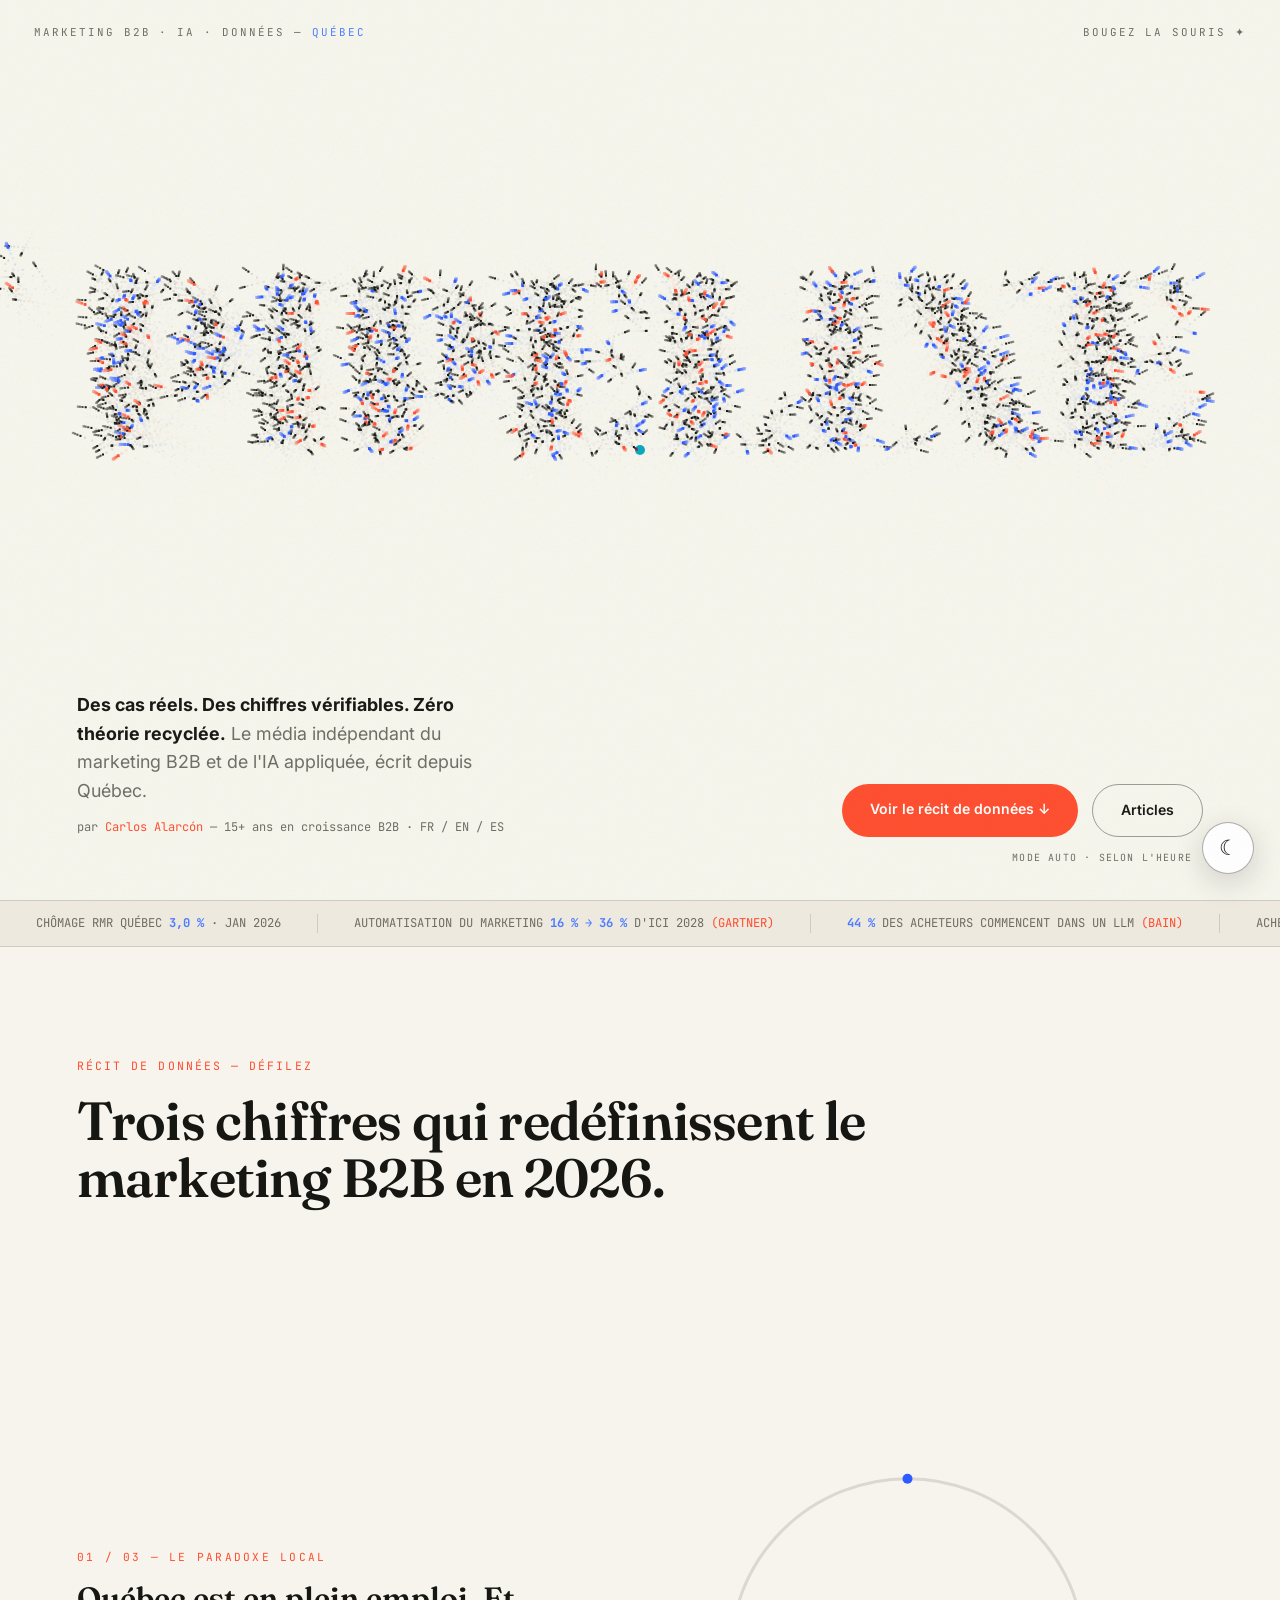
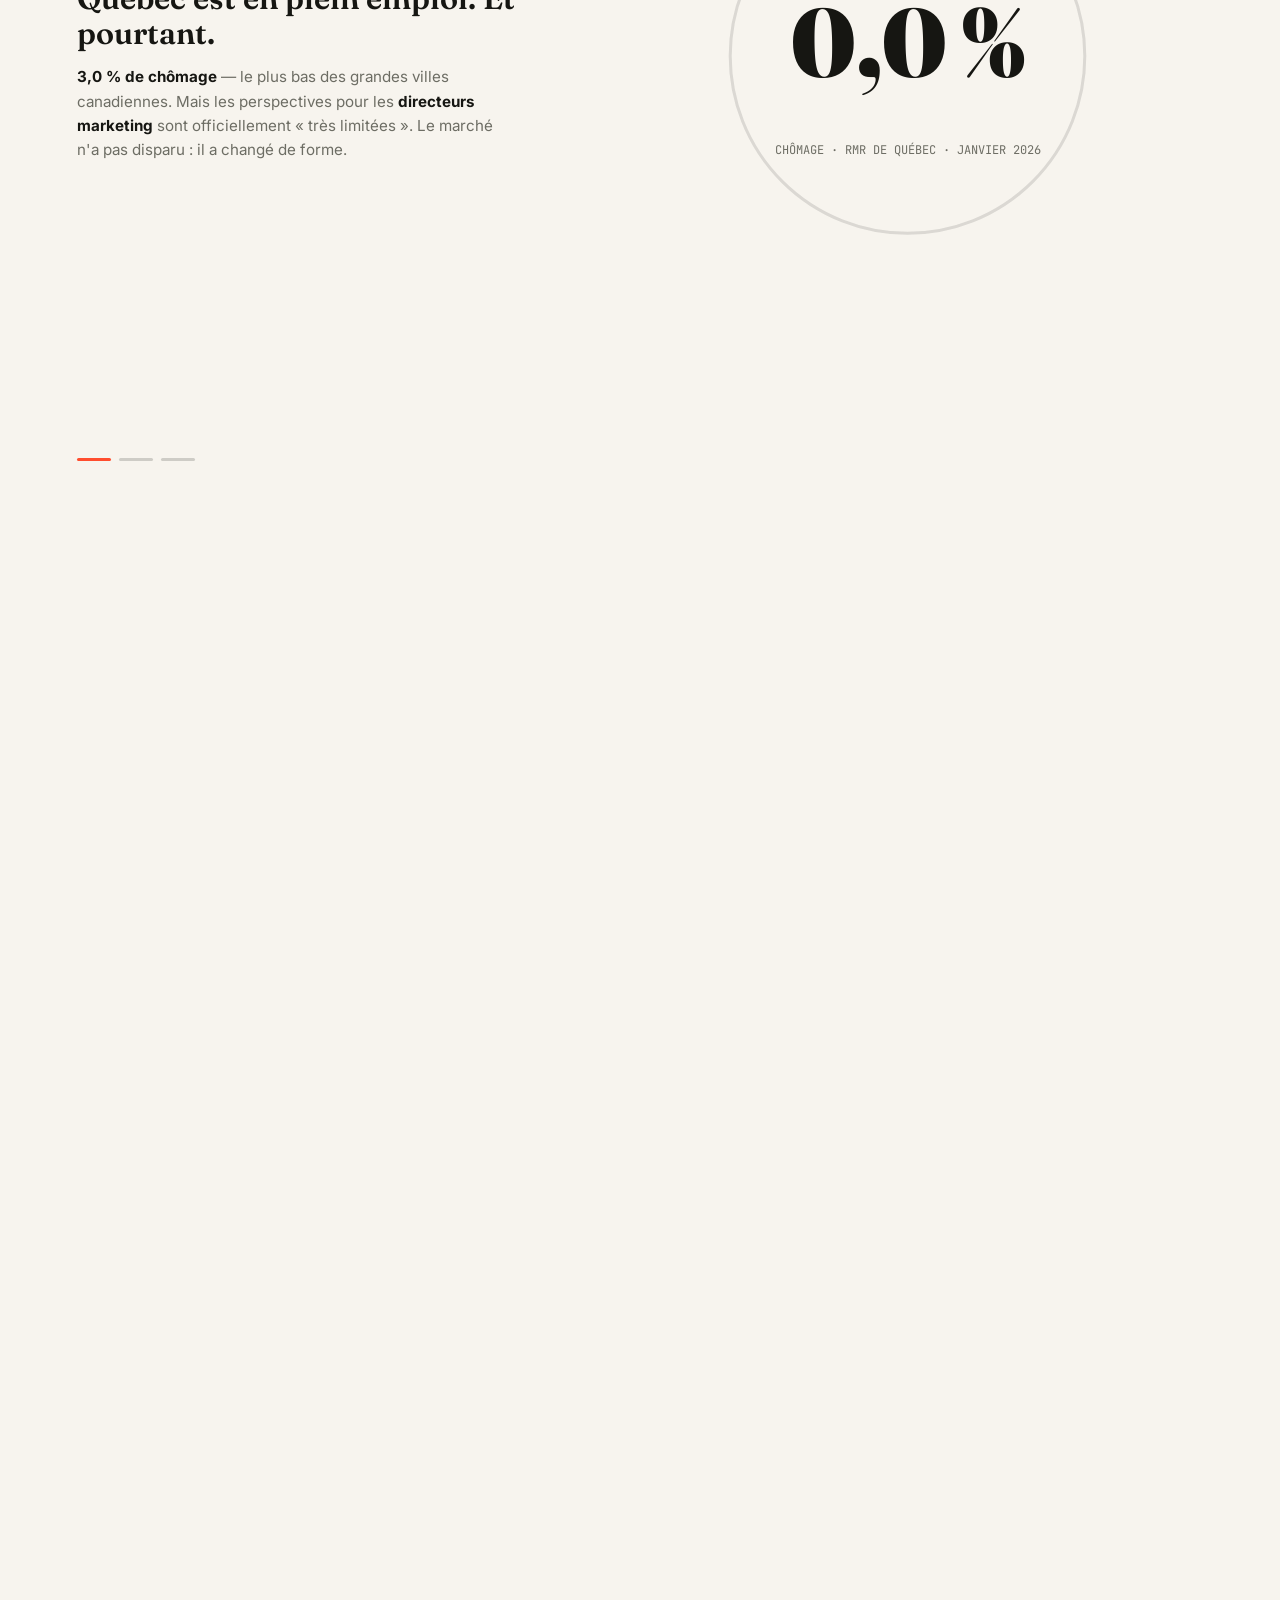
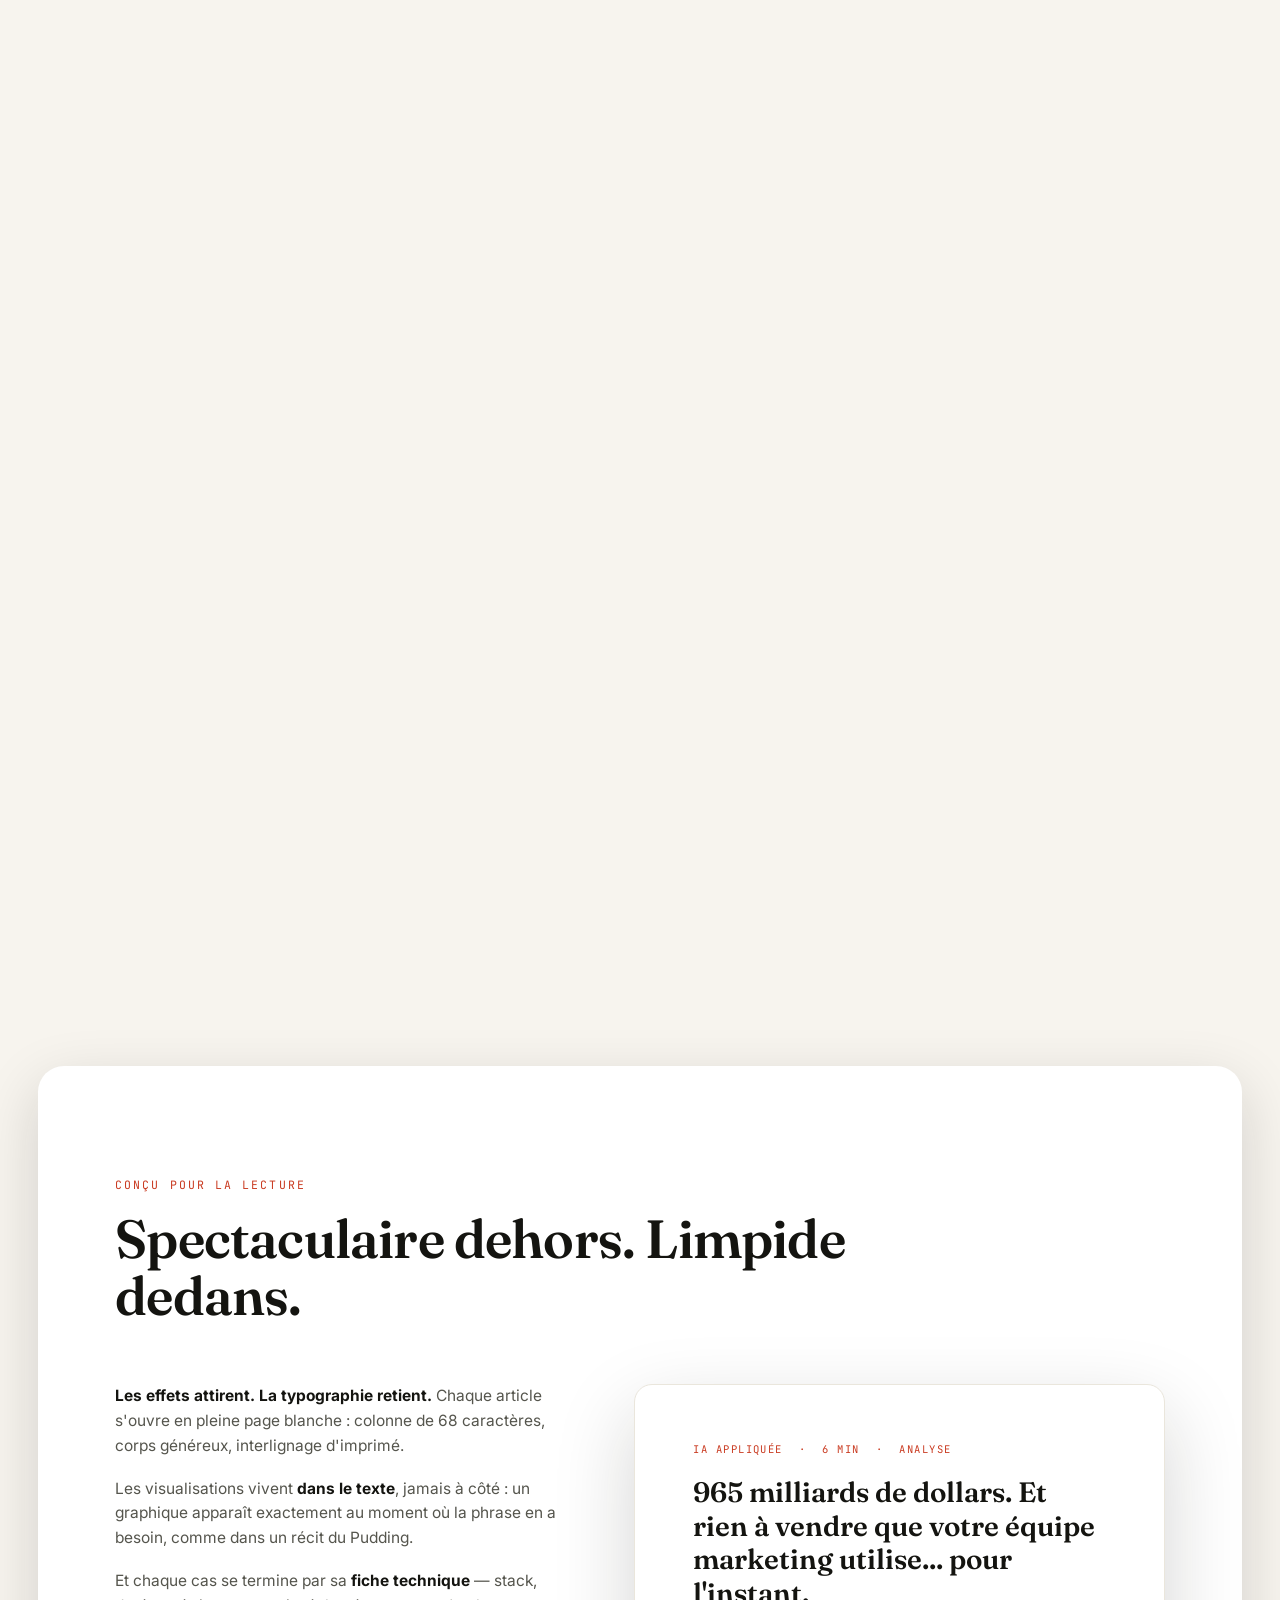
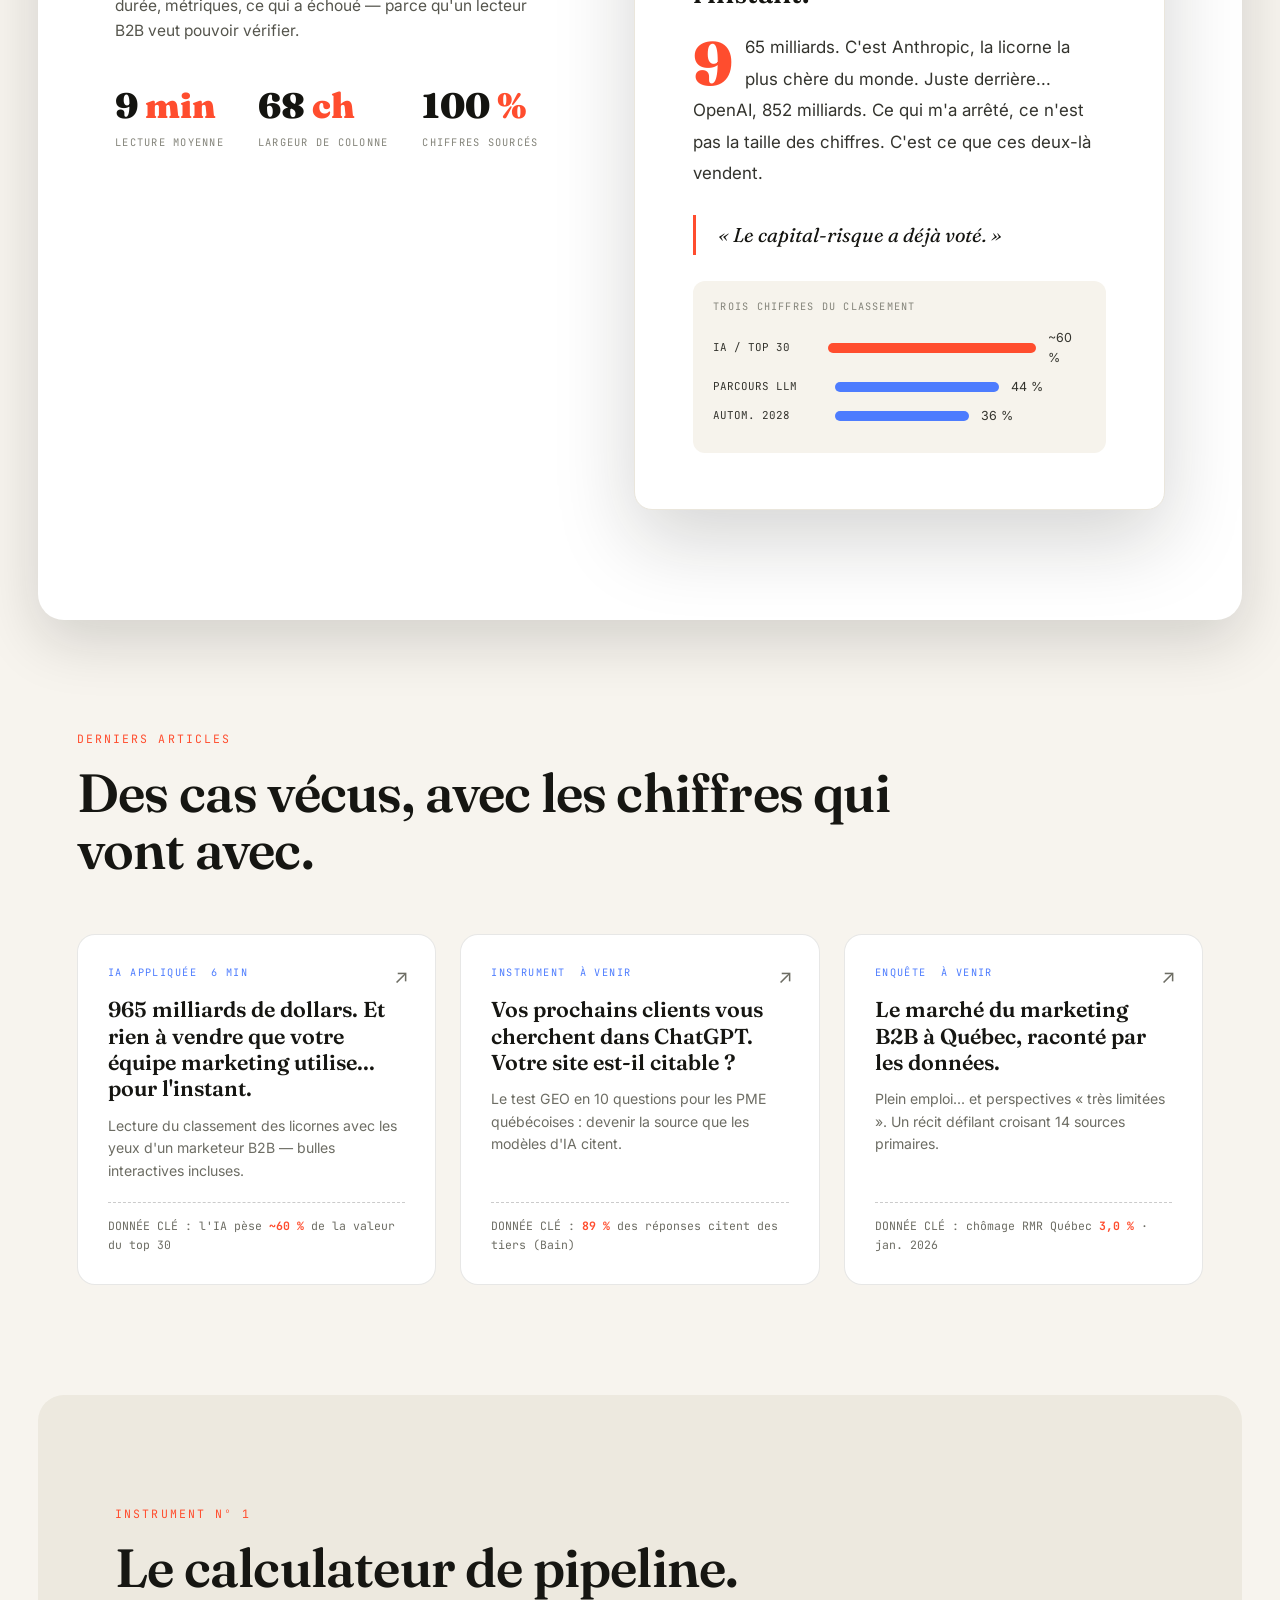
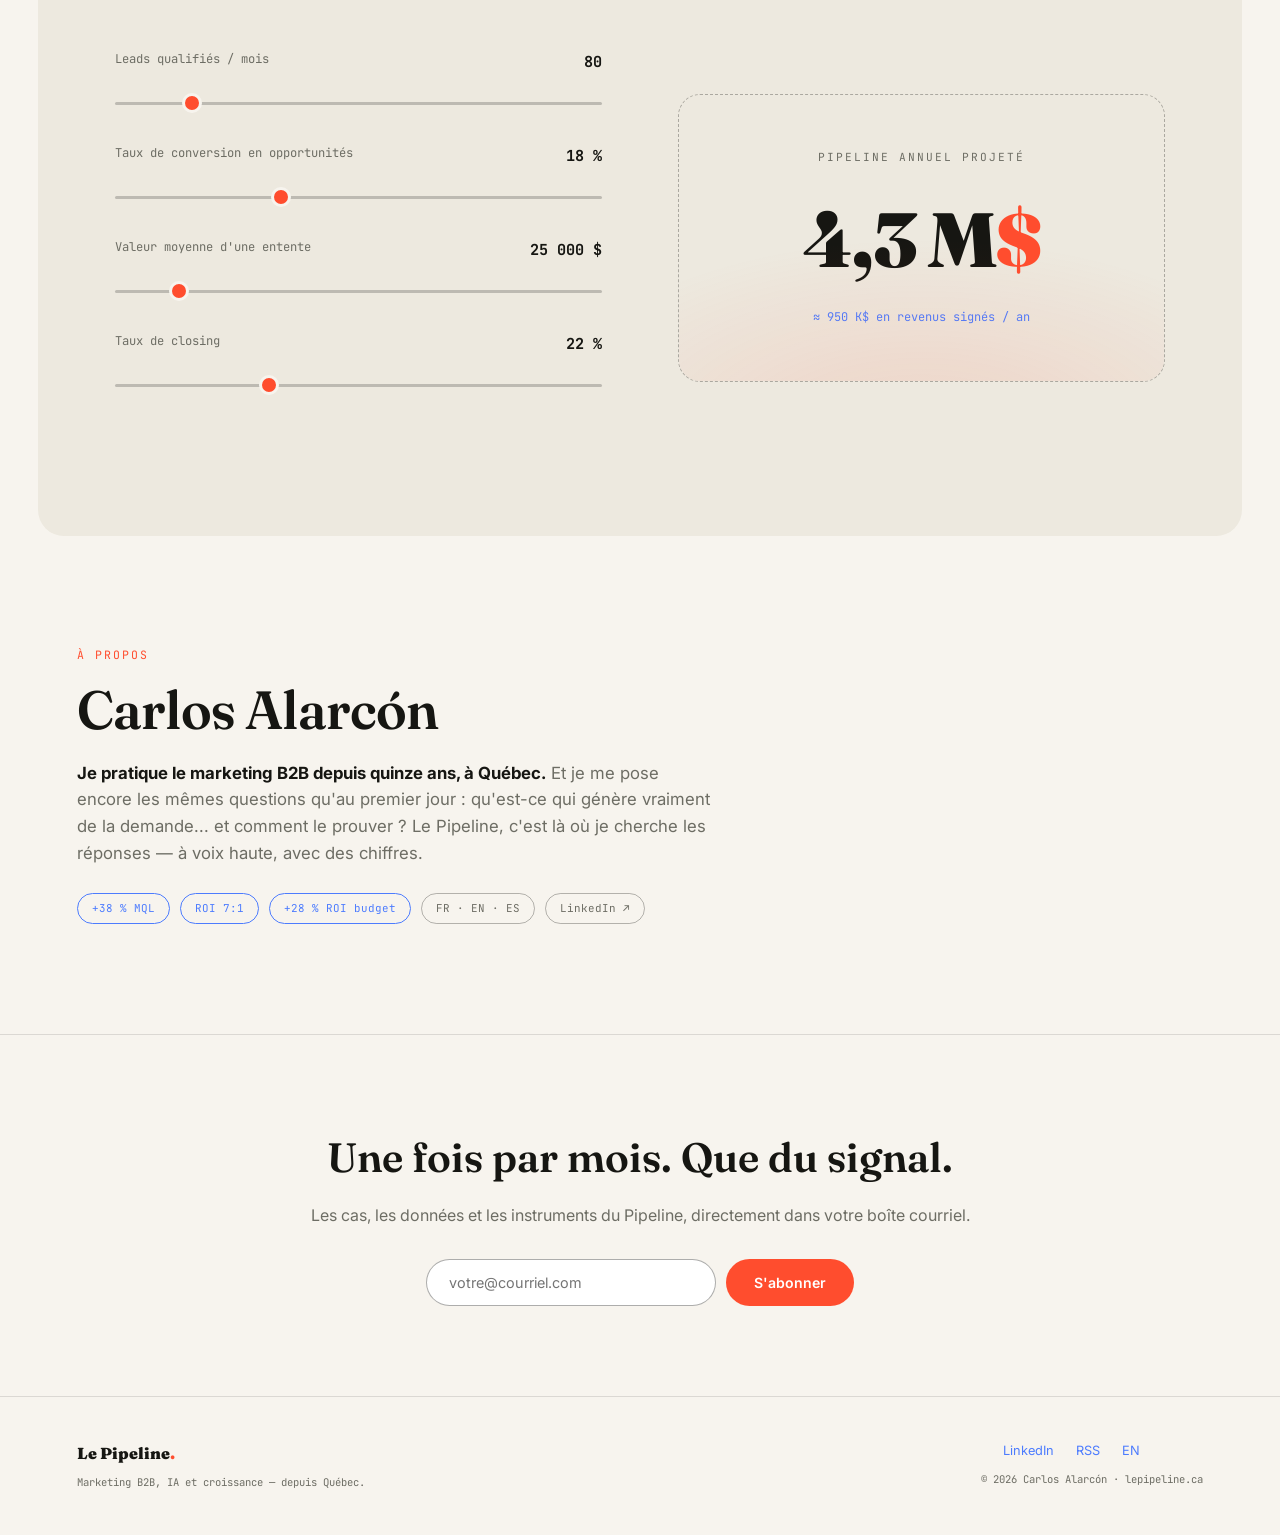
==== commit 2aac3560: "copy: aligner la bio (à-propos, home, byline, JSON-LD/meta) sur la nouvelle voix" ====
--- a/index.html
+++ b/index.html
@@ -394,7 +394,7 @@
   <div class="about reveal">
     <div class="sec-label">À propos</div>
     <h2 class="sec-title" style="margin-bottom:22px">Carlos Alarcón</h2>
-    <p><b>Leader marketing B2B établi à Québec.</b> 15+ ans à transformer données, IA et discipline budgétaire en pipeline mesurable — de la scale-up industrielle au SaaS, du Canada à l'Amérique latine. Ici, j'écris ce que je fais. Avec les chiffres réels.</p>
+    <p><b>Je pratique le marketing B2B depuis quinze ans, à Québec.</b> Et je me pose encore les mêmes questions qu'au premier jour : qu'est-ce qui génère vraiment de la demande... et comment le prouver ? Le Pipeline, c'est là où je cherche les réponses — à voix haute, avec des chiffres.</p>
     <div class="creds">
       <span class="chip blue">+38 % MQL</span>
       <span class="chip blue">ROI 7:1</span>
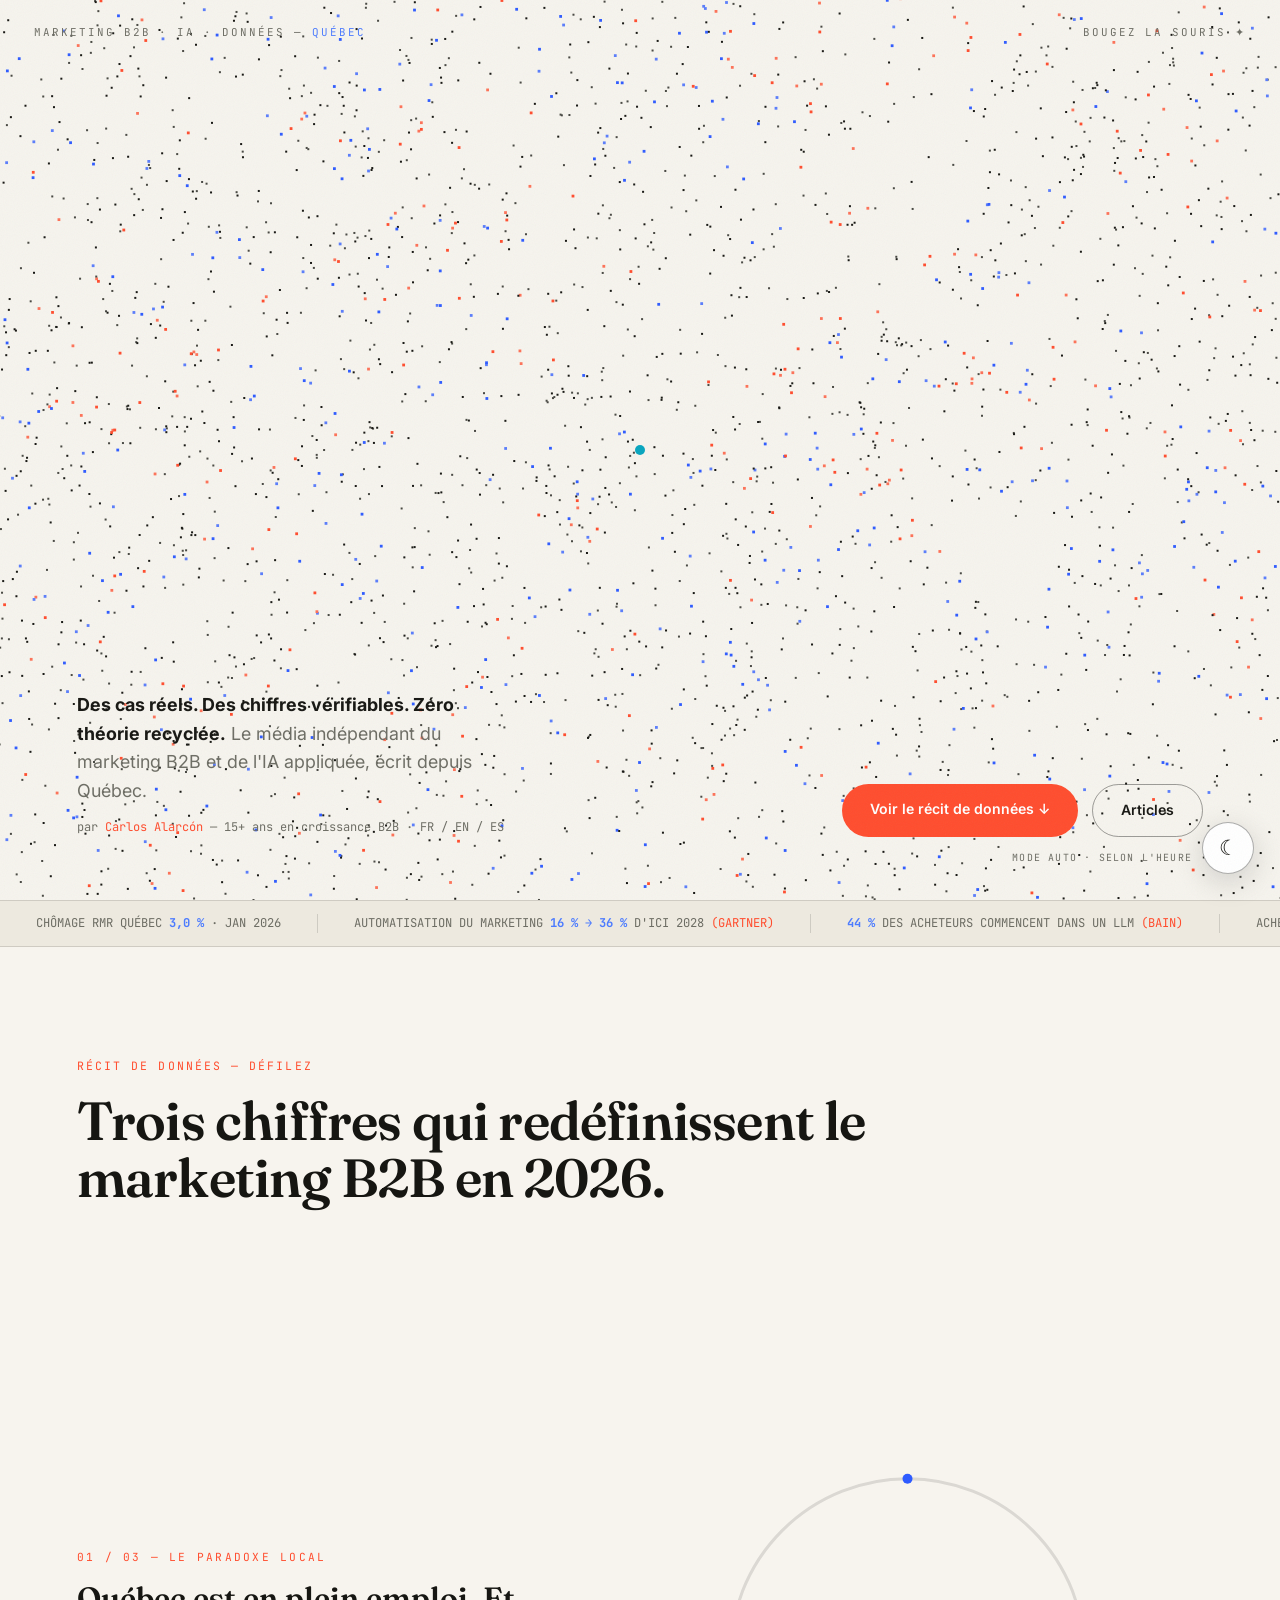
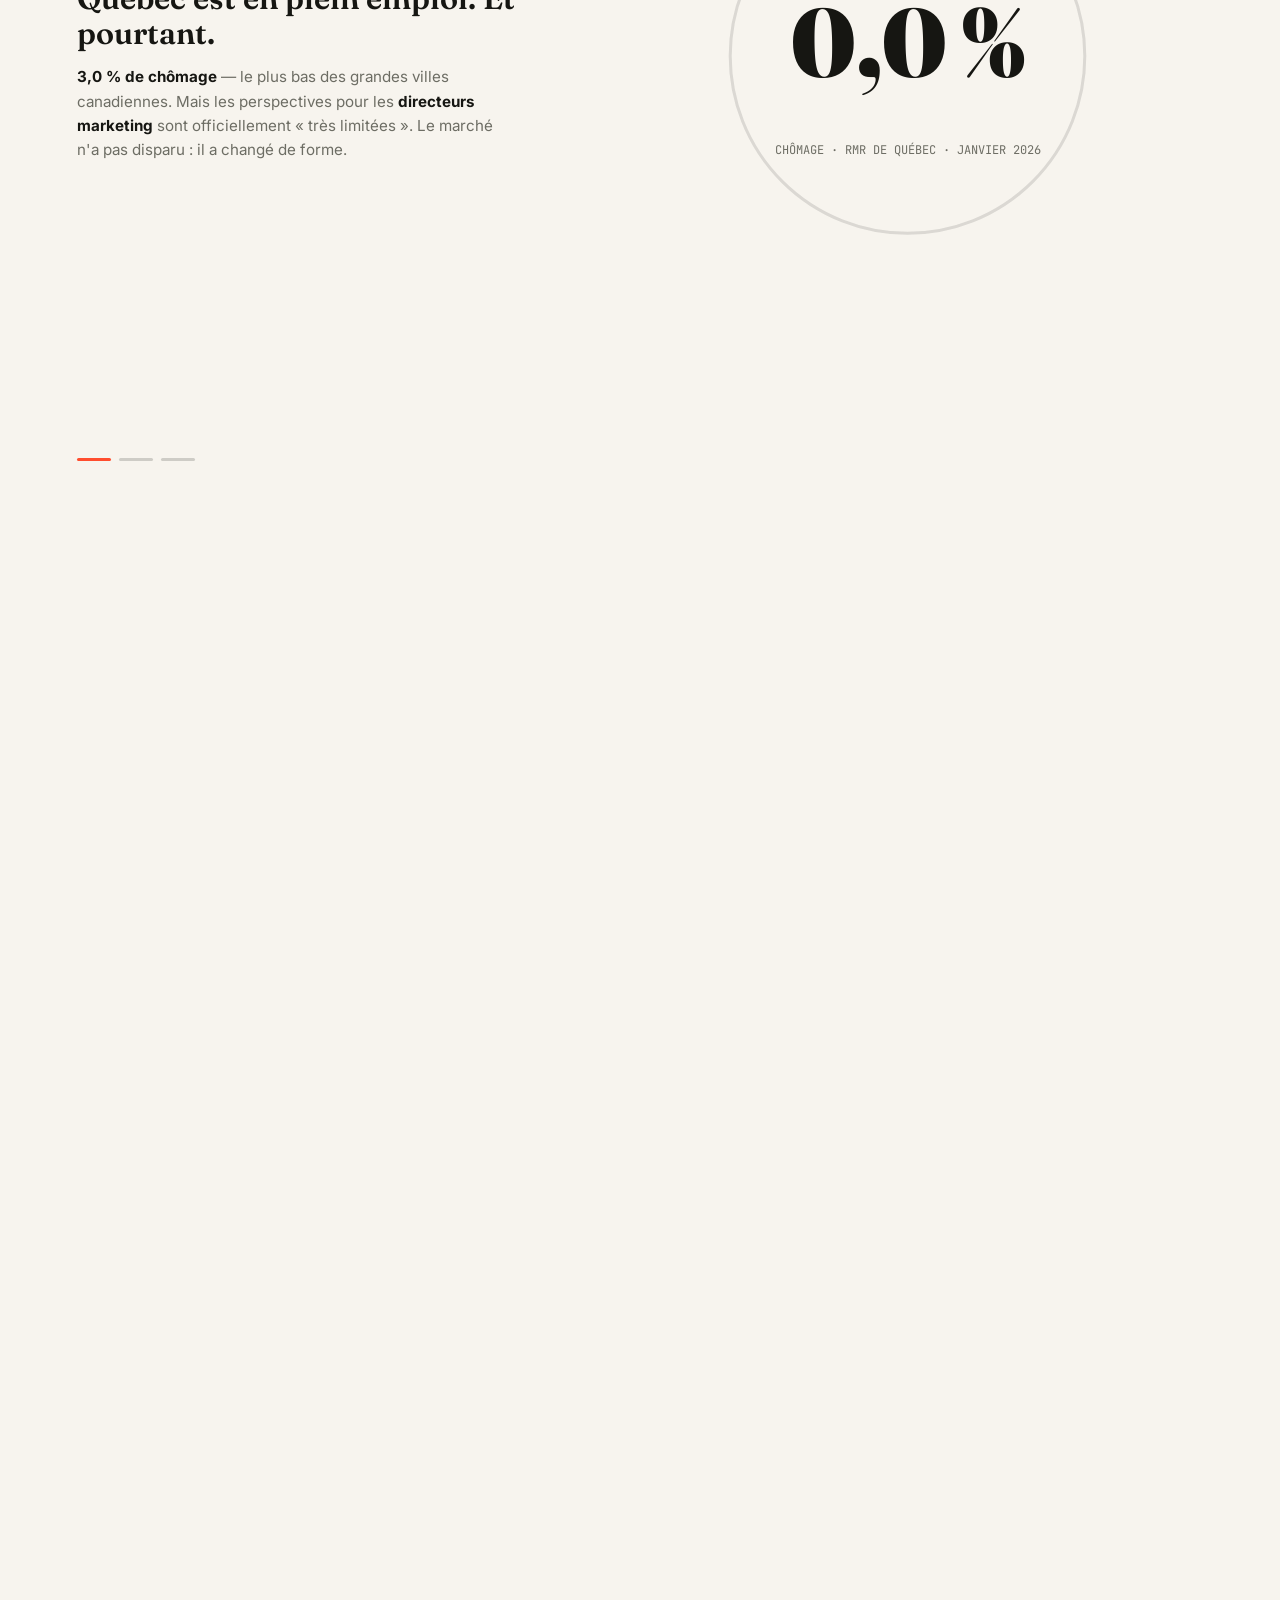
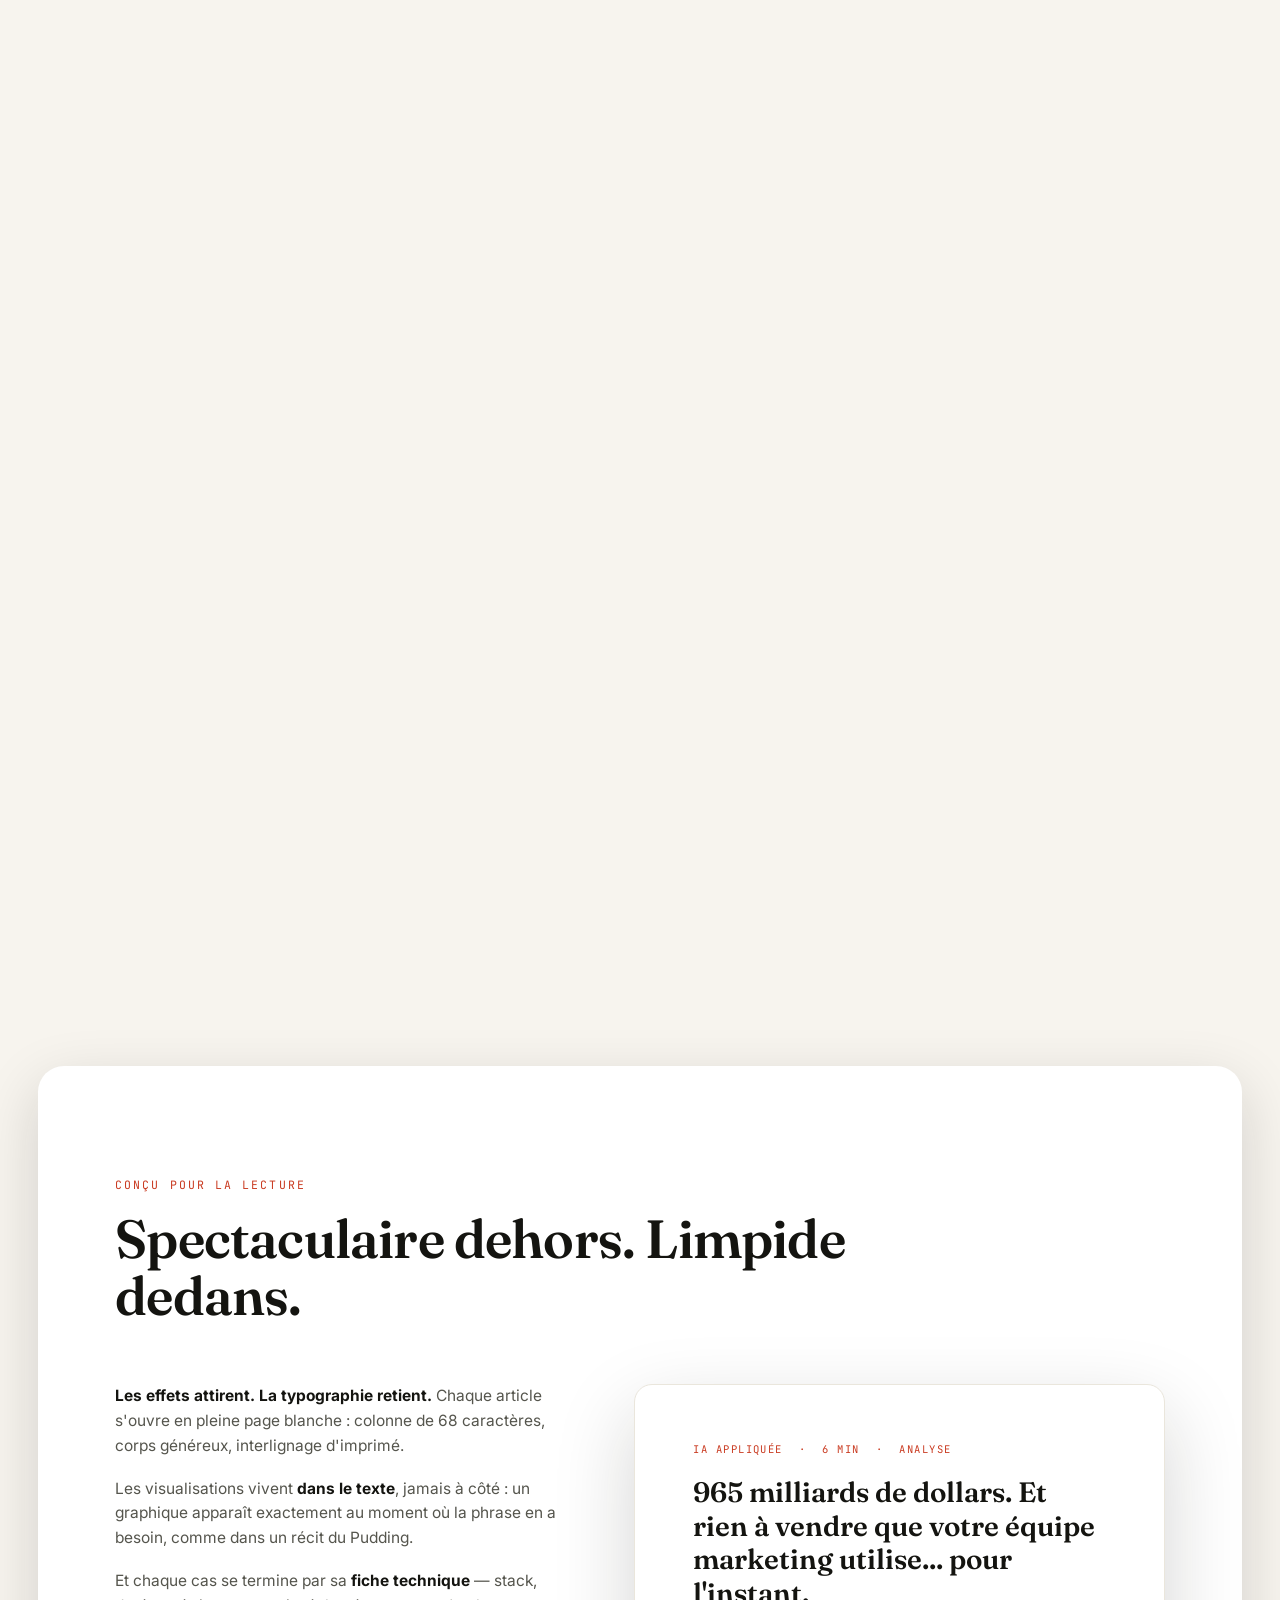
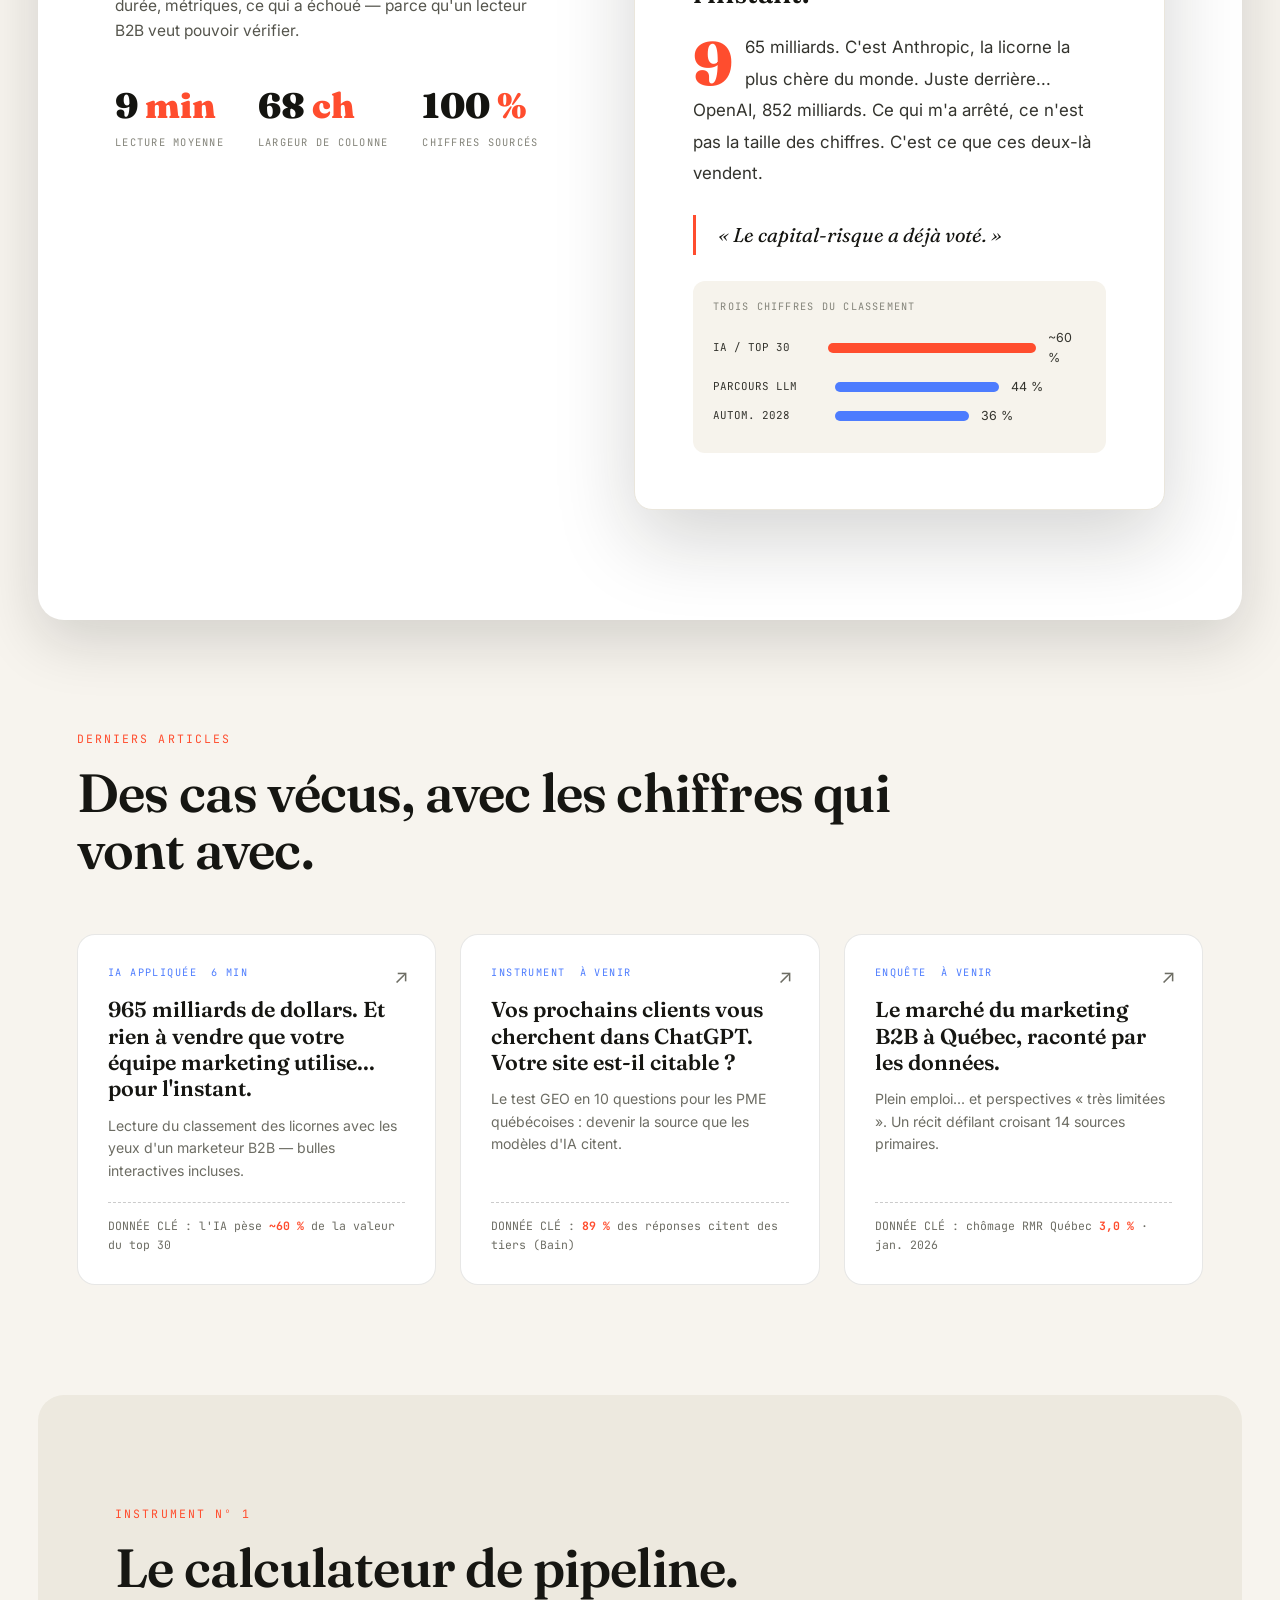
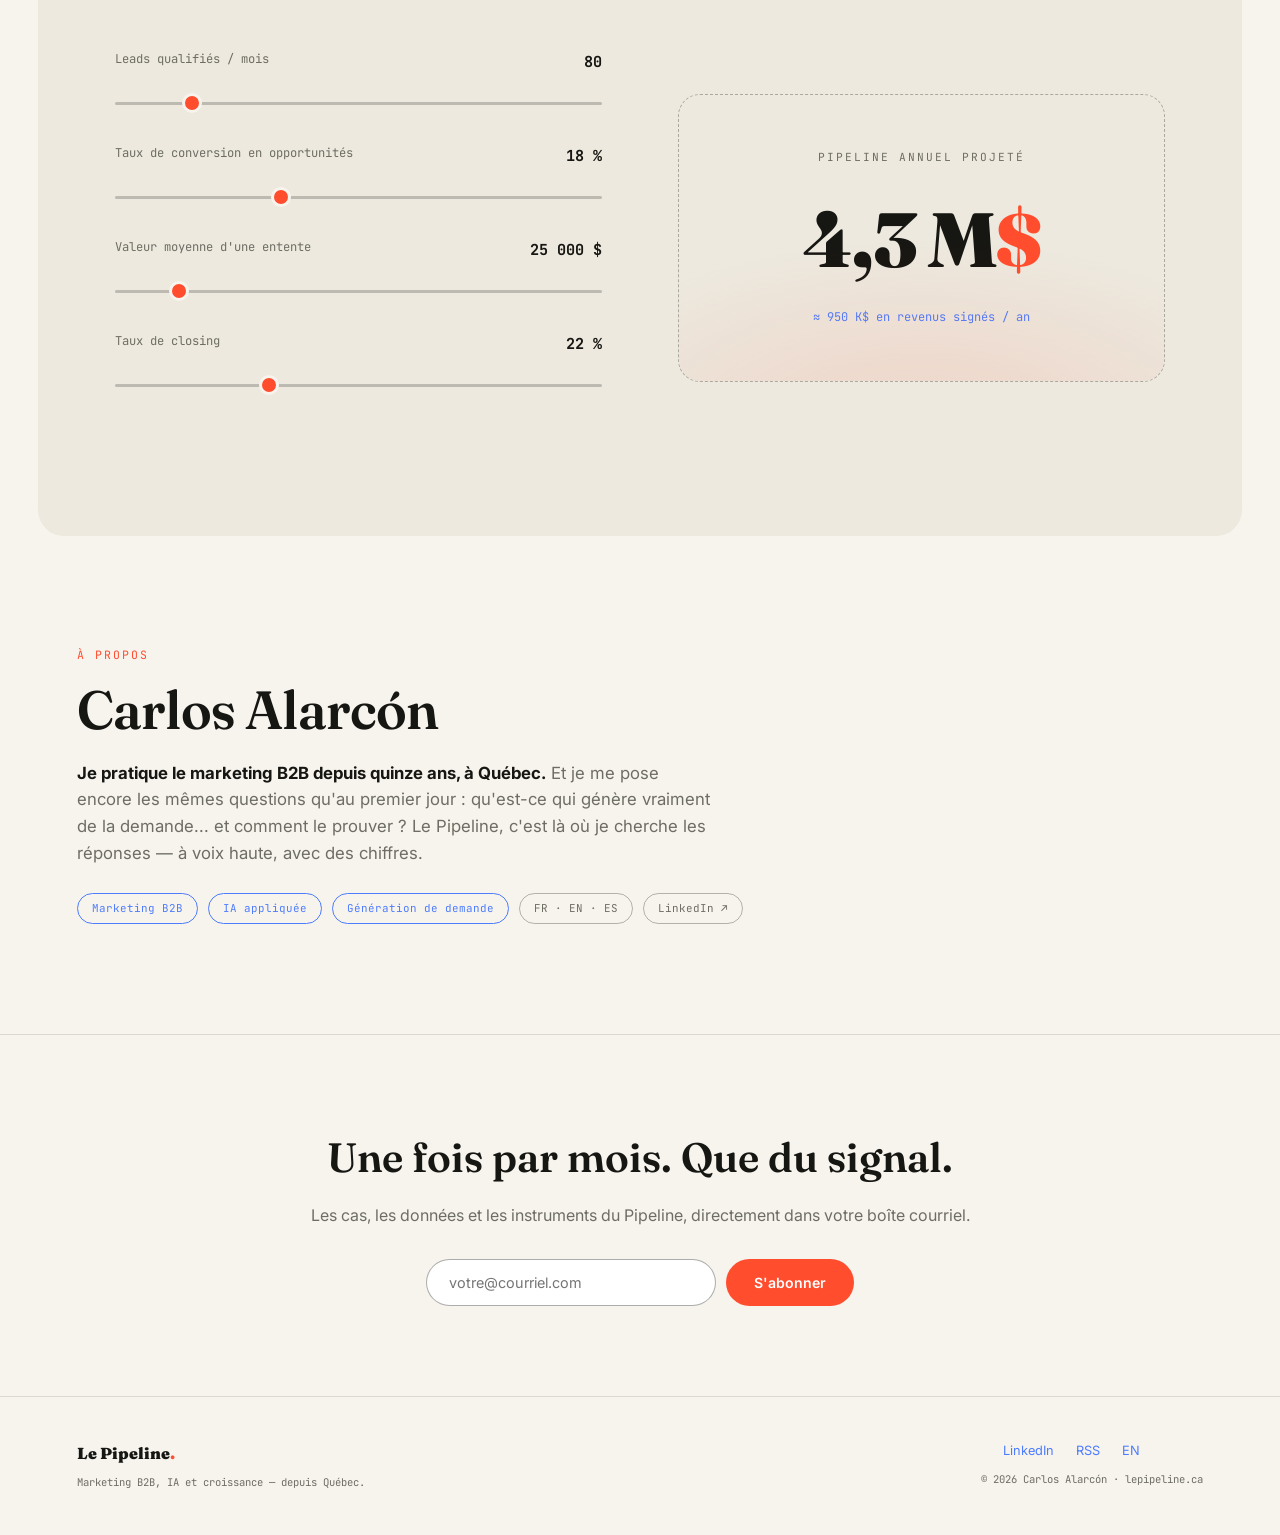
==== commit 9f95b67c: "copy(home): remplacer les puces de métriques CV par des thèmes (Marketing B2B, IA appliquée…)" ====
--- a/index.html
+++ b/index.html
@@ -396,9 +396,9 @@
     <h2 class="sec-title" style="margin-bottom:22px">Carlos Alarcón</h2>
     <p><b>Je pratique le marketing B2B depuis quinze ans, à Québec.</b> Et je me pose encore les mêmes questions qu'au premier jour : qu'est-ce qui génère vraiment de la demande... et comment le prouver ? Le Pipeline, c'est là où je cherche les réponses — à voix haute, avec des chiffres.</p>
     <div class="creds">
-      <span class="chip blue">+38 % MQL</span>
-      <span class="chip blue">ROI 7:1</span>
-      <span class="chip blue">+28 % ROI budget</span>
+      <span class="chip blue">Marketing B2B</span>
+      <span class="chip blue">IA appliquée</span>
+      <span class="chip blue">Génération de demande</span>
       <span class="chip">FR · EN · ES</span>
       <span class="chip">LinkedIn ↗</span>
     </div>
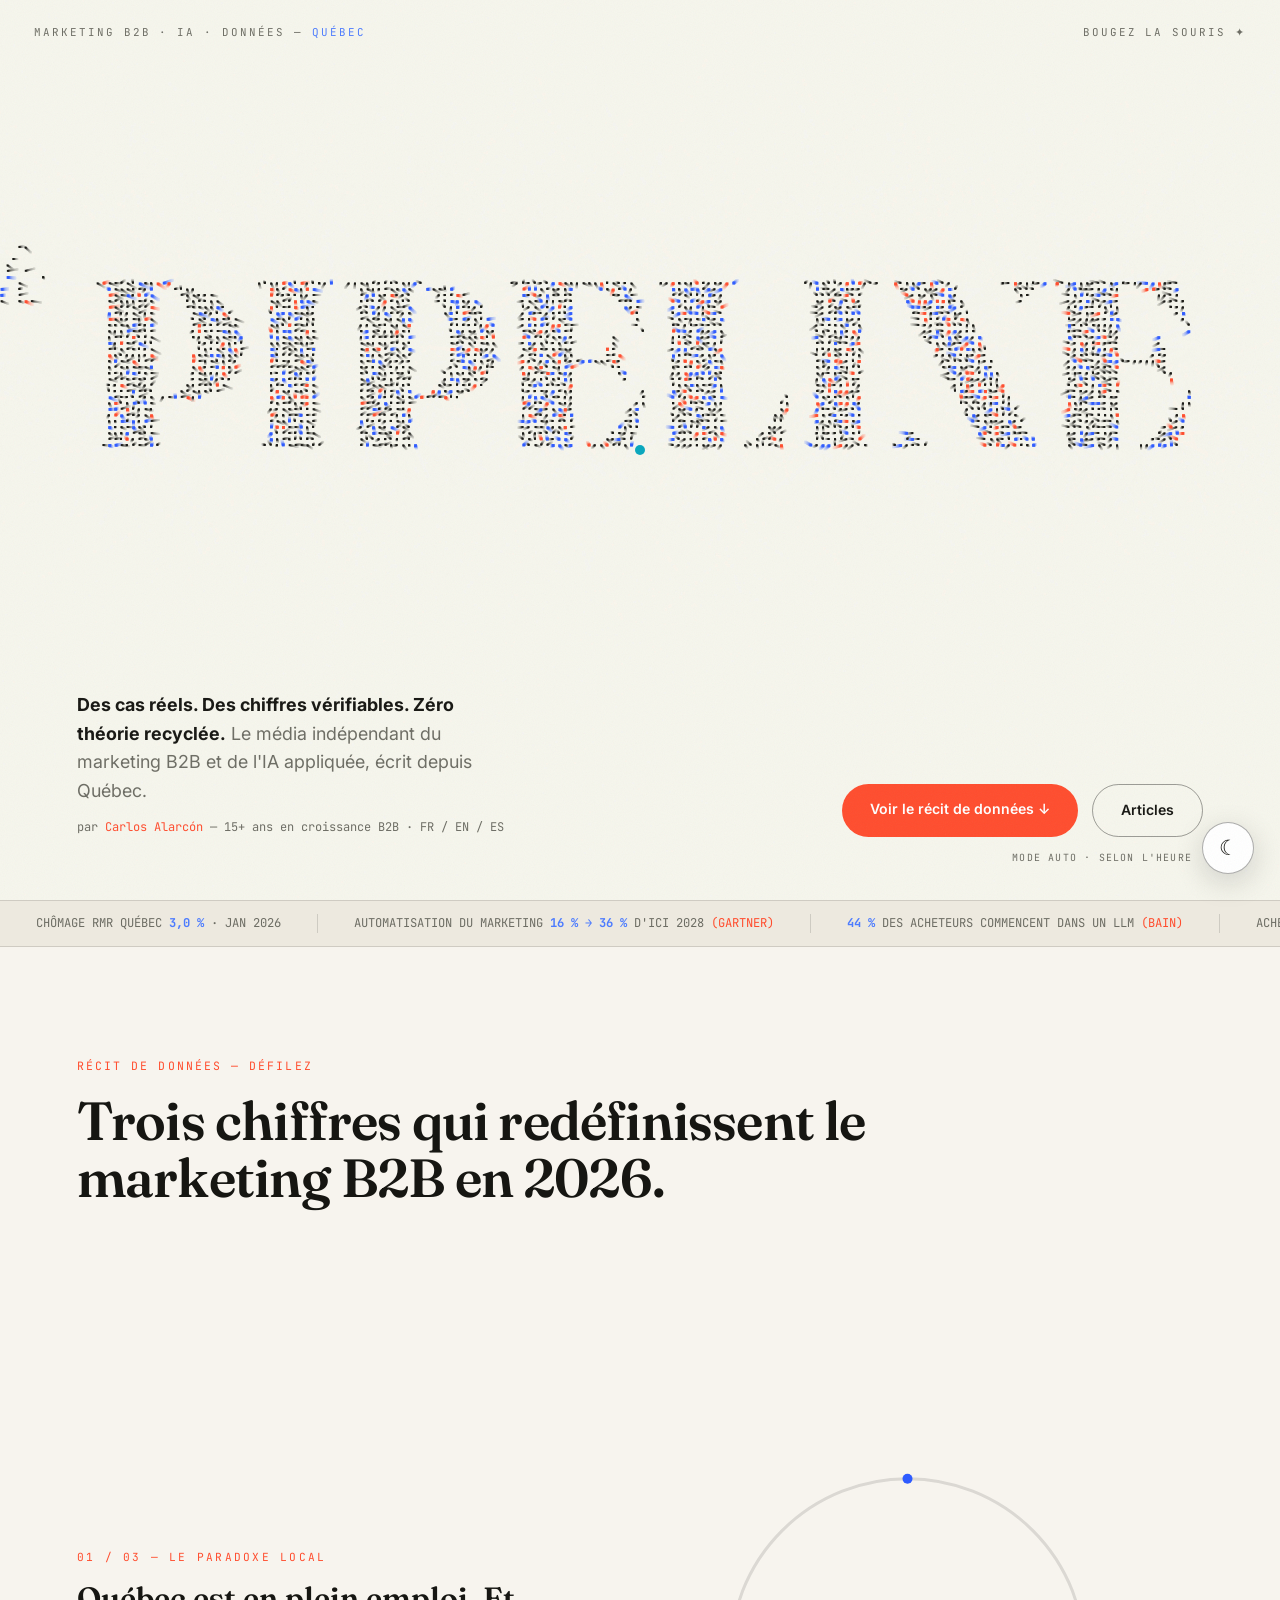
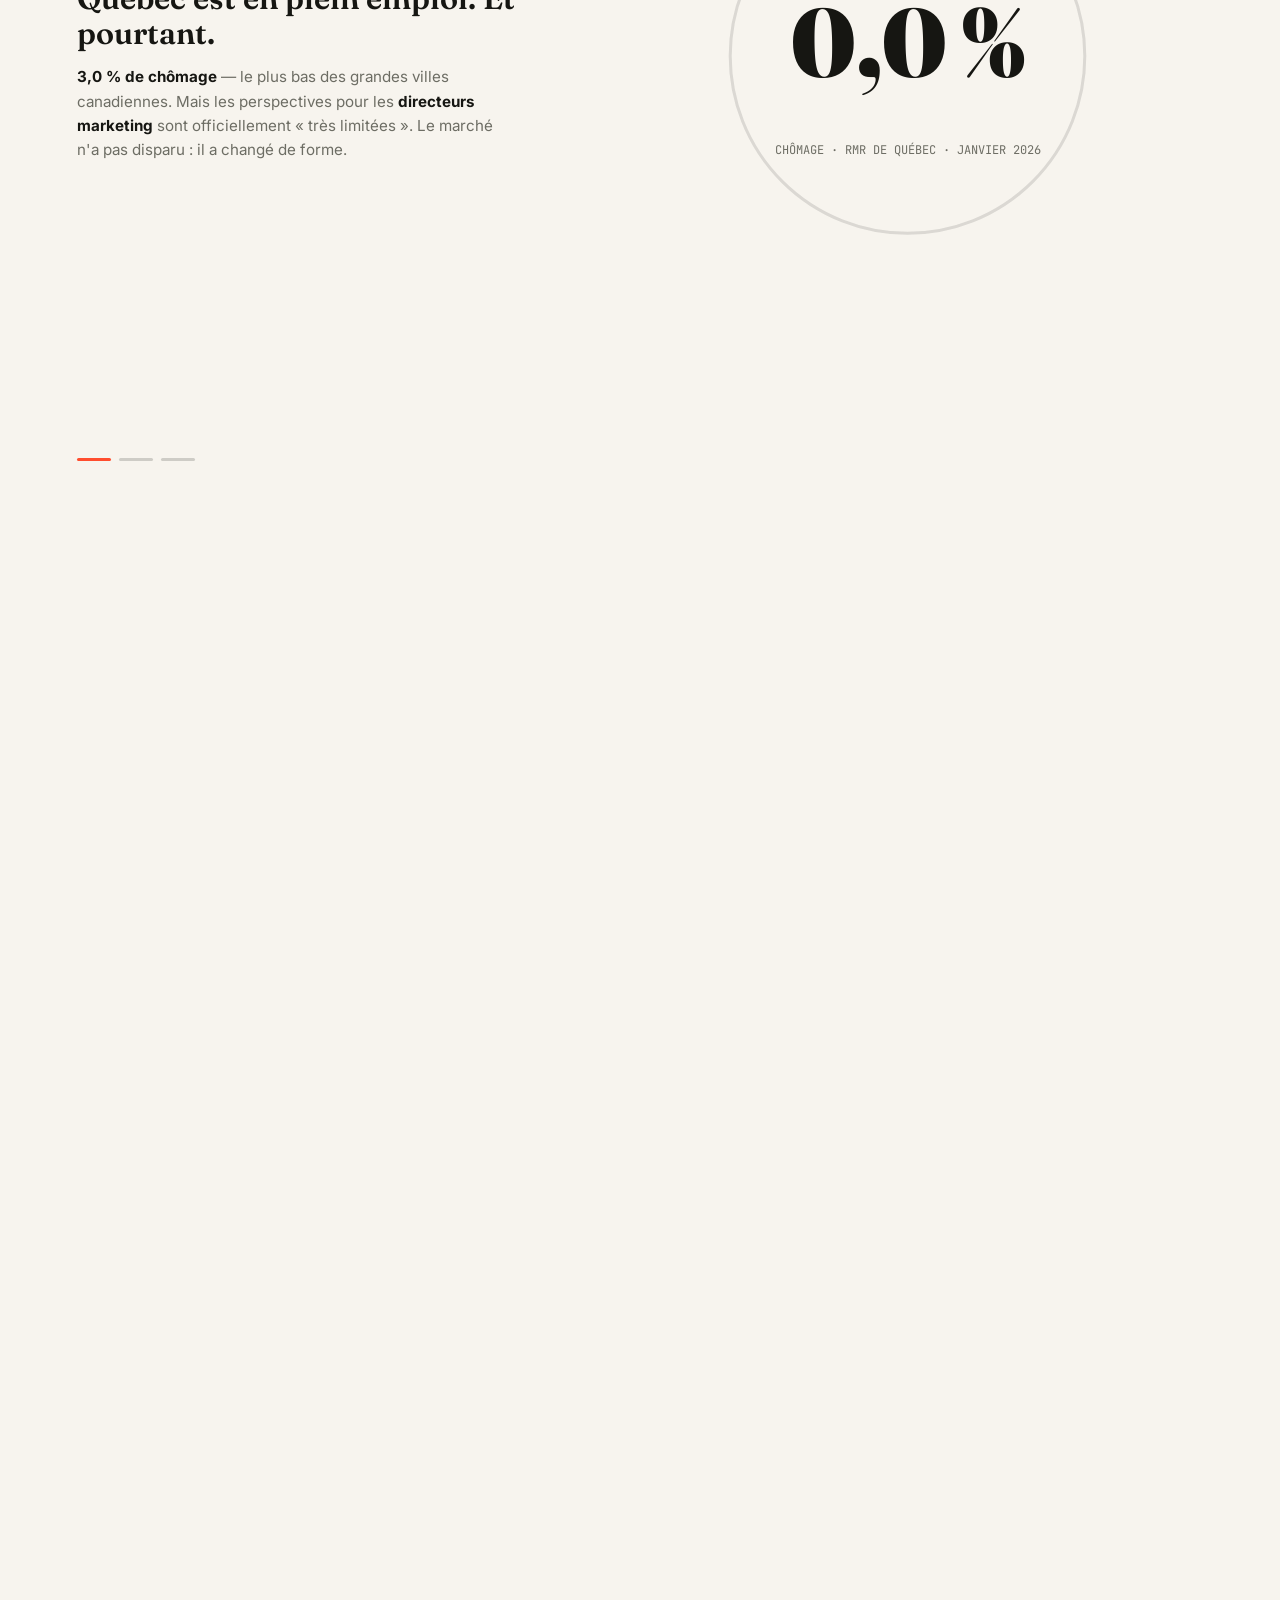
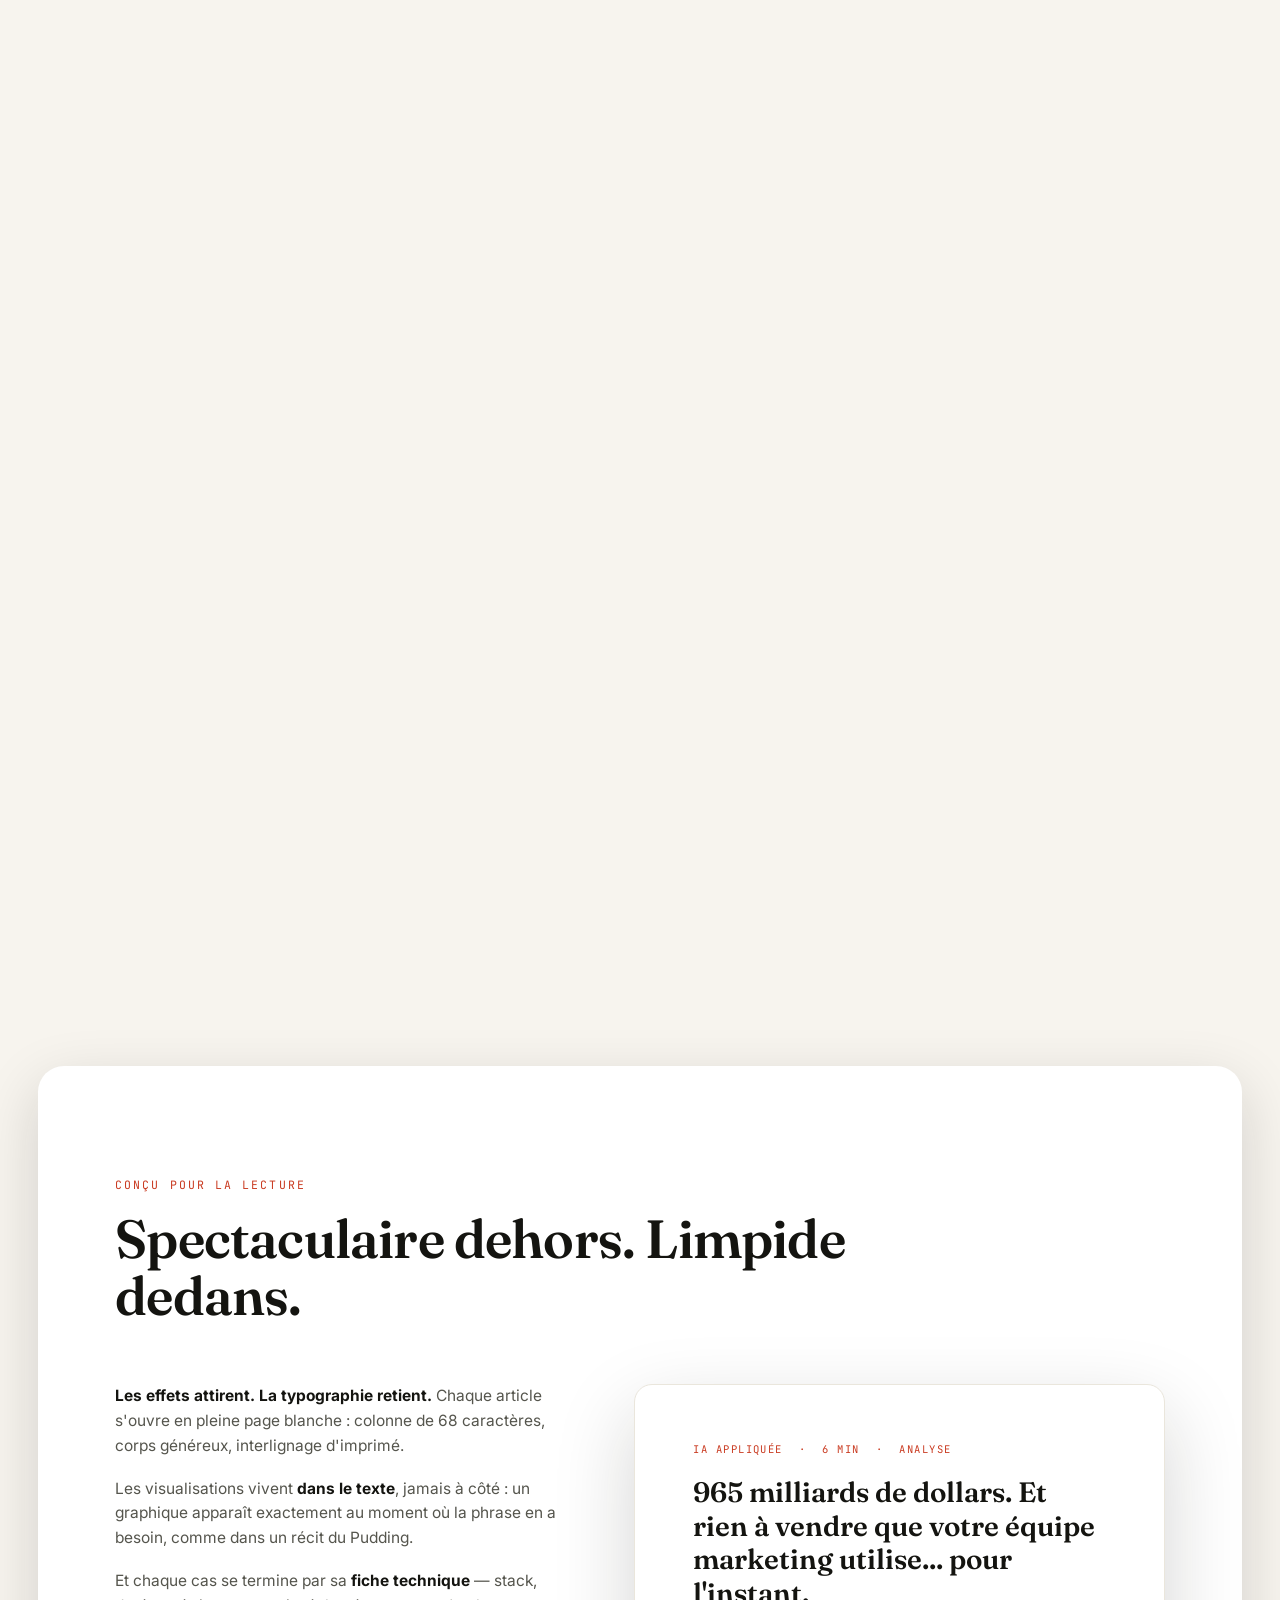
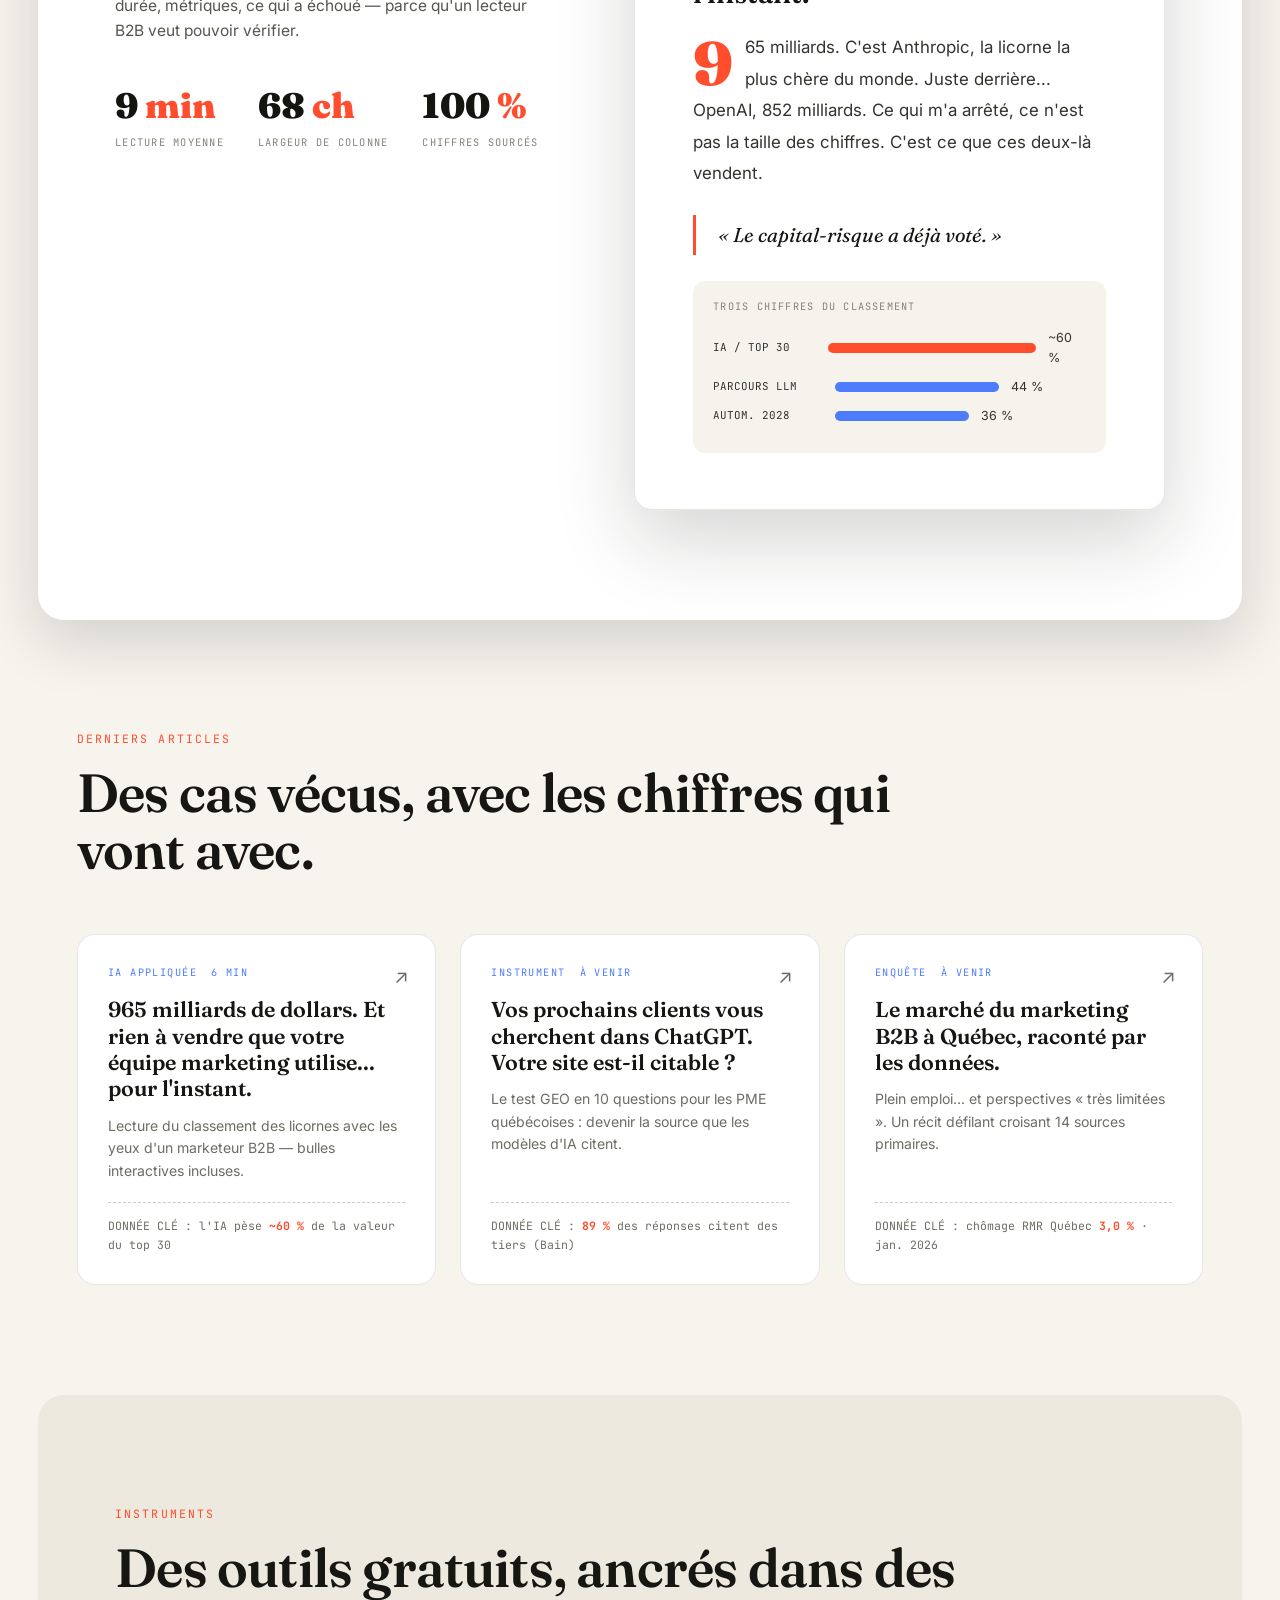
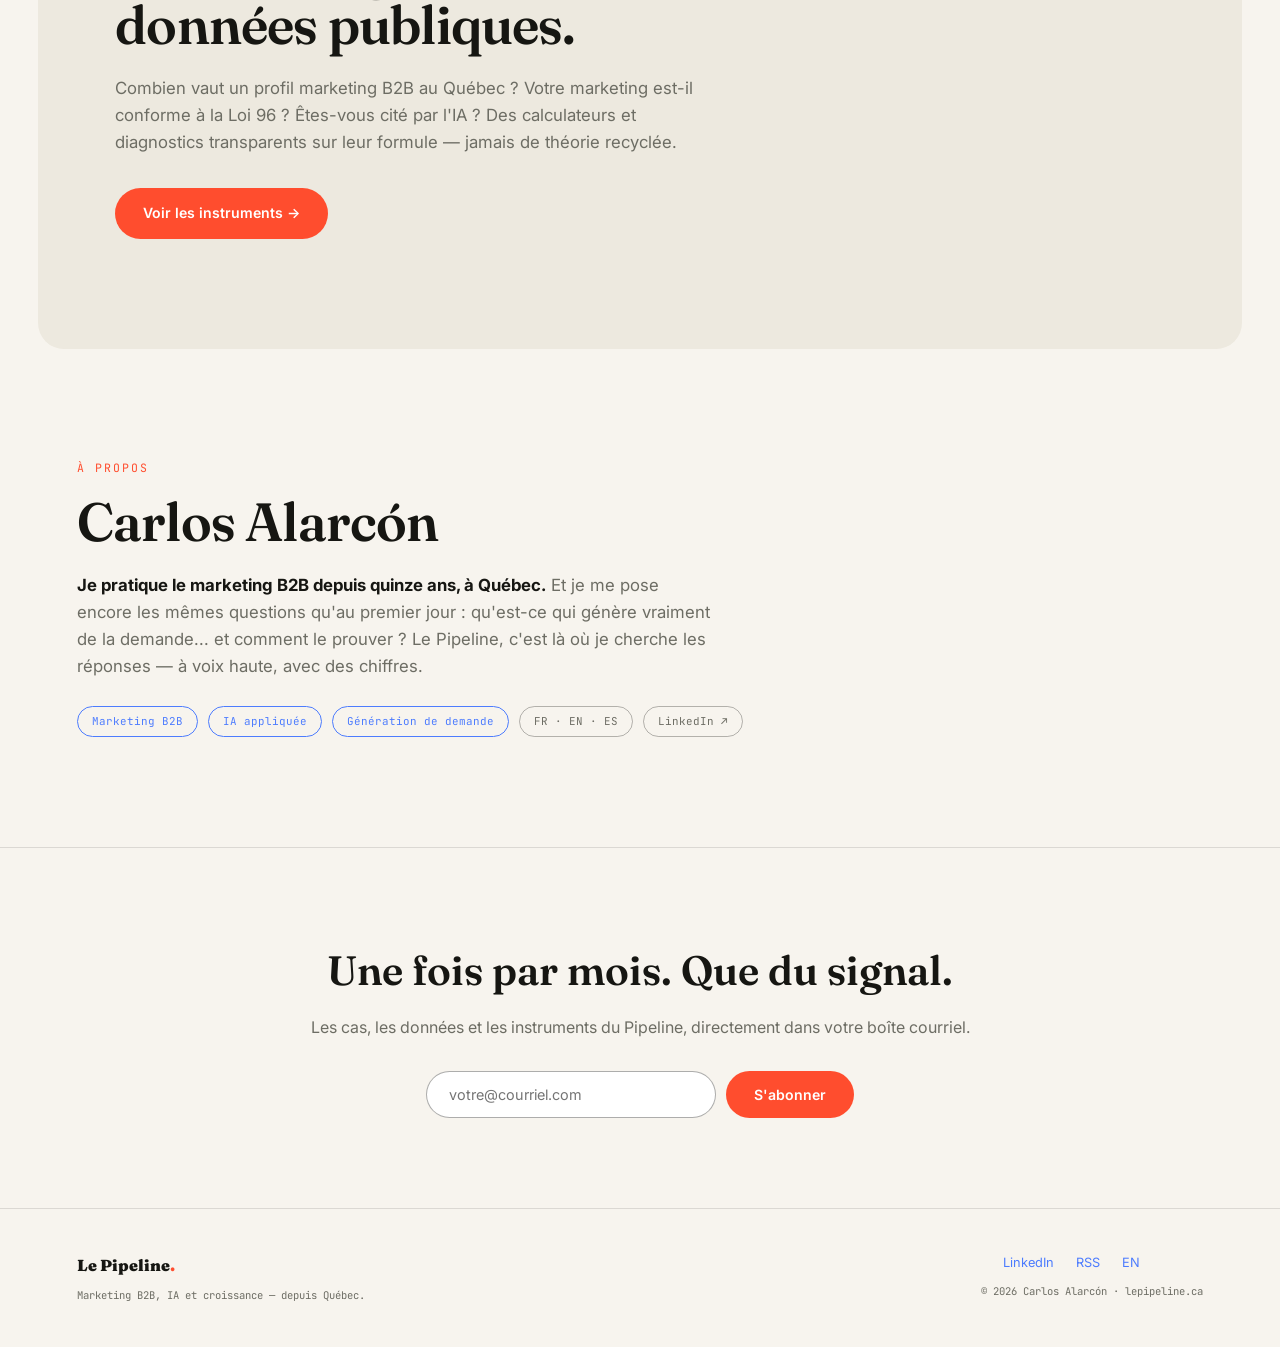
==== commit e340ab49: "home: retirer le calculateur de pipeline, nav vers les pages réelles, teaser Instruments" ====
--- a/index.html
+++ b/index.html
@@ -218,10 +218,10 @@
 <div class="topbar" id="topbar">
   <div class="brand">Le Pipeline<span style="color:var(--hot)">.</span></div>
   <nav>
-    <a href="#story">Le récit</a>
-    <a href="#articles">Articles</a>
-    <a href="#calc">Calculateur</a>
-    <a href="/a-propos.html">À propos</a>
+    <a href="articles.html">Articles</a>
+    <a href="enquetes.html">Enquêtes</a>
+    <a href="instruments.html">Instruments</a>
+    <a href="a-propos.html">À propos</a>
   </nav>
   <div class="top-right">
     <button class="theme-btn" id="themeBtnTop" title="Jour / Nuit">☀</button>
@@ -332,7 +332,7 @@
     <h2 class="sec-title">Des cas vécus, avec les chiffres qui vont avec.</h2>
   </div>
   <div class="grid">
-    <a class="card reveal" href="/articles/965-milliards.html">
+    <a class="card reveal" href="articles/965-milliards.html">
       <span class="arrow">↗</span>
       <div class="card-meta"><span>IA APPLIQUÉE</span><span>6 MIN</span></div>
       <h4>965 milliards de dollars. Et rien à vendre que votre équipe marketing utilise... pour l'instant.</h4>
@@ -356,36 +356,13 @@
   </div>
 </section>
 
-<!-- CALCULATEUR -->
-<section id="calc" class="calc-sec">
+<!-- INSTRUMENTS (teaser) -->
+<section id="instruments" class="calc-sec">
   <div class="reveal">
-    <div class="sec-label">Instrument nº 1</div>
-    <h2 class="sec-title">Le calculateur de pipeline.</h2>
-  </div>
-  <div class="calc">
-    <div class="reveal">
-      <div class="slider-group">
-        <label>Leads qualifiés / mois <b id="vLeads">80</b></label>
-        <input type="range" id="sLeads" min="10" max="500" value="80">
-      </div>
-      <div class="slider-group">
-        <label>Taux de conversion en opportunités <b id="vConv">18 %</b></label>
-        <input type="range" id="sConv" min="2" max="50" value="18">
-      </div>
-      <div class="slider-group">
-        <label>Valeur moyenne d'une entente <b id="vDeal">25 000 $</b></label>
-        <input type="range" id="sDeal" min="2000" max="200000" step="1000" value="25000">
-      </div>
-      <div class="slider-group">
-        <label>Taux de closing <b id="vClose">22 %</b></label>
-        <input type="range" id="sClose" min="5" max="60" value="22">
-      </div>
-    </div>
-    <div class="calc-result reveal">
-      <div class="lbl">Pipeline annuel projeté</div>
-      <div class="big" id="bigResult">4,3 M$</div>
-      <div class="sub" id="subResult">≈ 950 K$ en revenus signés / an</div>
-    </div>
+    <div class="sec-label">Instruments</div>
+    <h2 class="sec-title">Des outils gratuits, ancrés dans des données publiques.</h2>
+    <p style="color:var(--dim);max-width:600px;margin-top:22px;font-size:1.05rem">Combien vaut un profil marketing B2B au Québec&nbsp;? Votre marketing est-il conforme à la Loi 96&nbsp;? Êtes-vous cité par l'IA&nbsp;? Des calculateurs et diagnostics transparents sur leur formule — jamais de théorie recyclée.</p>
+    <a href="instruments.html" class="btn btn-hot magnetic" style="margin-top:32px">Voir les instruments →</a>
   </div>
 </section>
 
@@ -620,26 +597,6 @@
   draw();
 })();
 
-/* ================= CALCULATEUR ================= */
-(function(){
-  const $ = id => document.getElementById(id);
-  const fmt = n => n>=1e6 ? (n/1e6).toLocaleString('fr-CA',{maximumFractionDigits:1})+' M$'
-                          : Math.round(n/1000).toLocaleString('fr-CA')+' K$';
-  function update(){
-    const leads=+$('sLeads').value, conv=+$('sConv').value/100,
-          deal=+$('sDeal').value, close=+$('sClose').value/100;
-    $('vLeads').textContent=leads;
-    $('vConv').textContent=Math.round(conv*100)+' %';
-    $('vDeal').textContent=deal.toLocaleString('fr-CA')+' $';
-    $('vClose').textContent=Math.round(close*100)+' %';
-    const pipe=leads*12*conv*deal;
-    $('bigResult').innerHTML=fmt(pipe).replace('$','<span>$</span>');
-    $('subResult').textContent='≈ '+fmt(pipe*close)+' en revenus signés / an';
-  }
-  ['sLeads','sConv','sDeal','sClose'].forEach(id=>$(id).addEventListener('input',update));
-  update();
-})();
-
 /* ================= DIVERS ================= */
 const io = new IntersectionObserver(es=>es.forEach(e=>{if(e.isIntersecting){e.target.classList.add('in');io.unobserve(e.target);}}),{threshold:.15});
 document.querySelectorAll('.reveal,.article-demo').forEach(el=>io.observe(el));
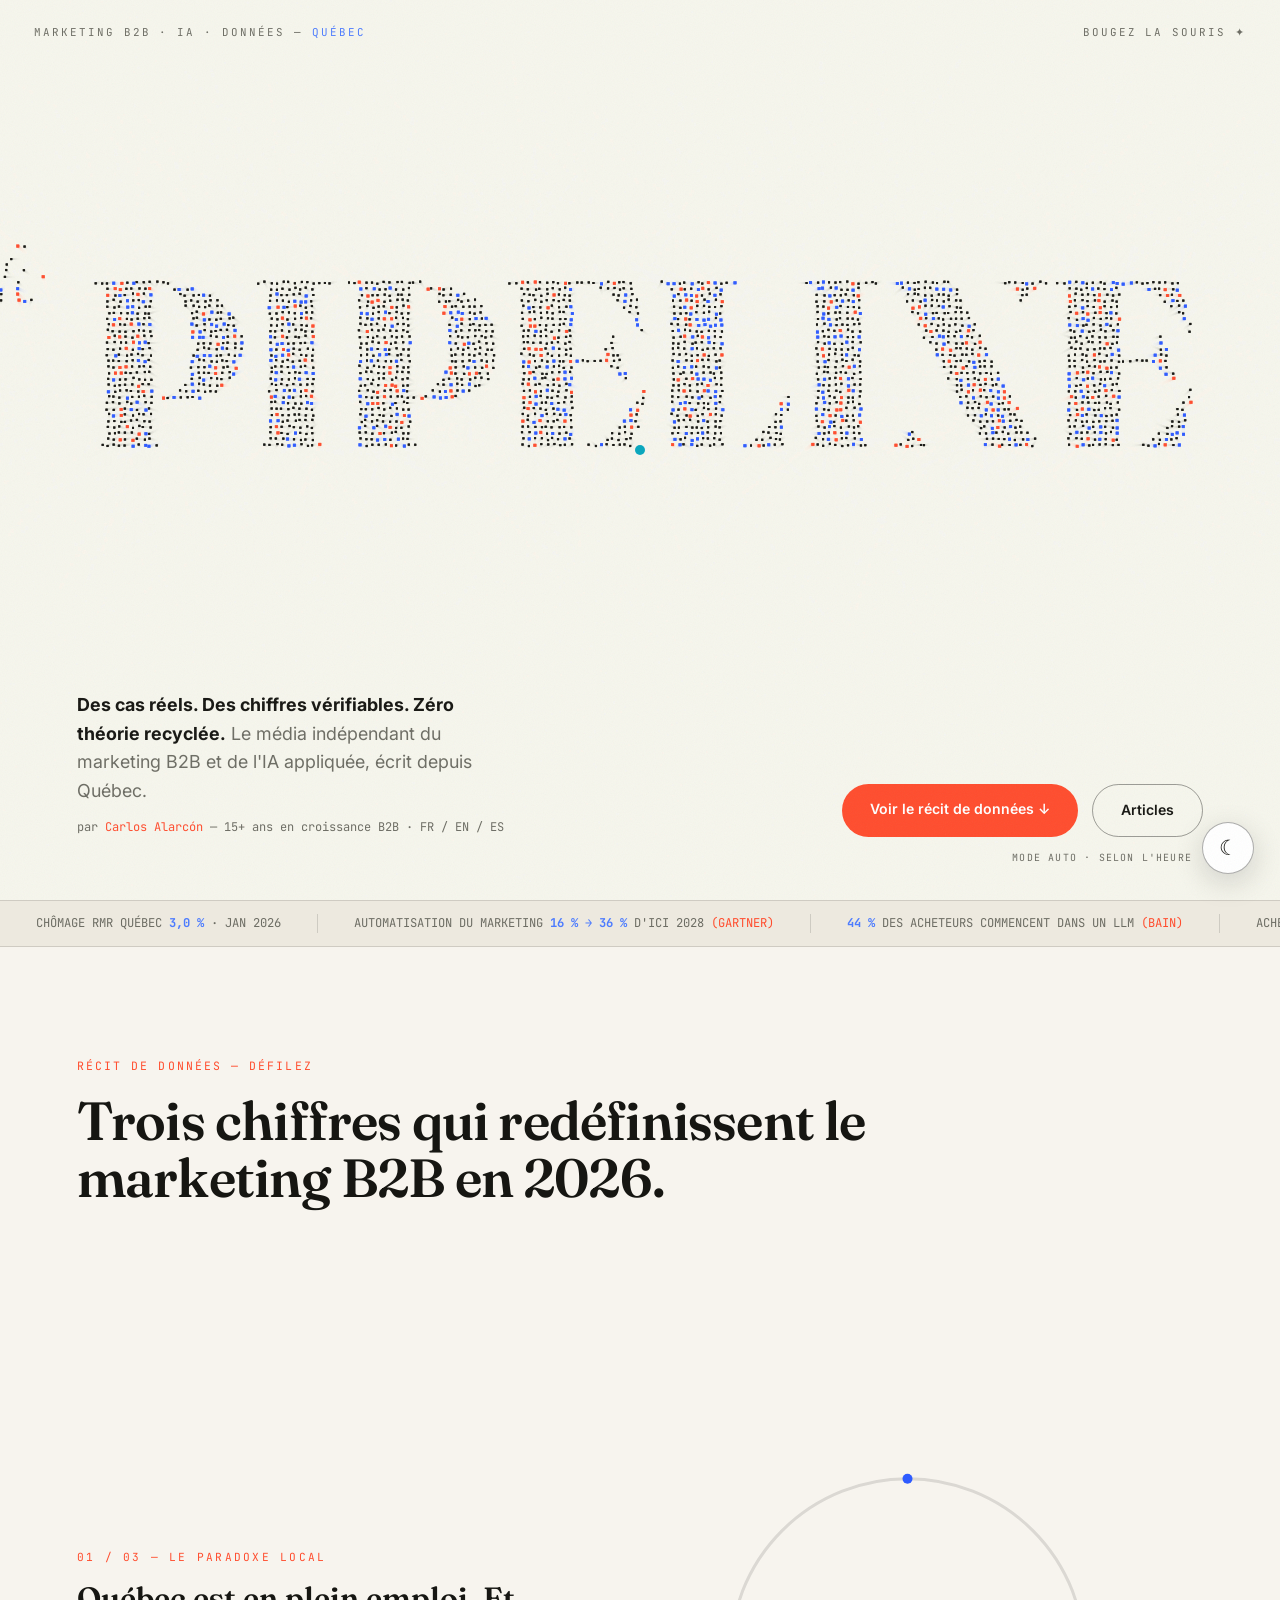
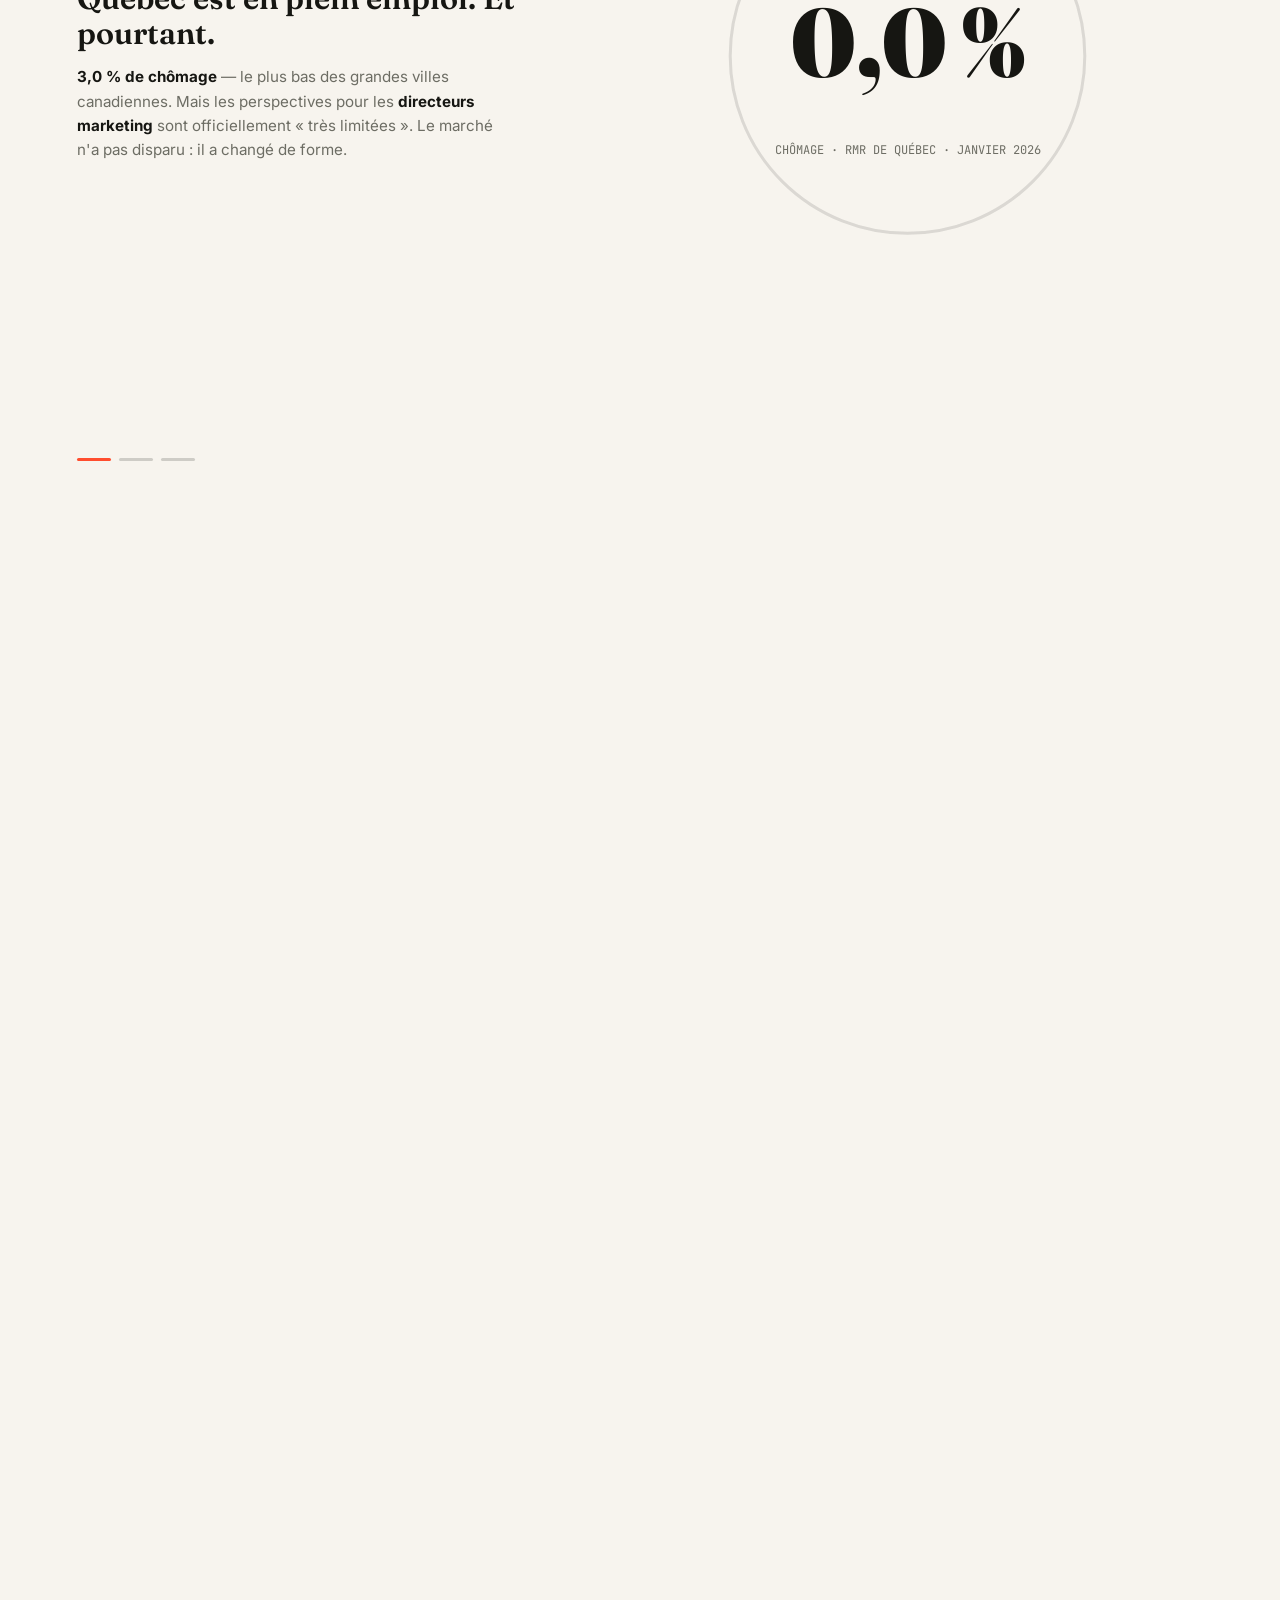
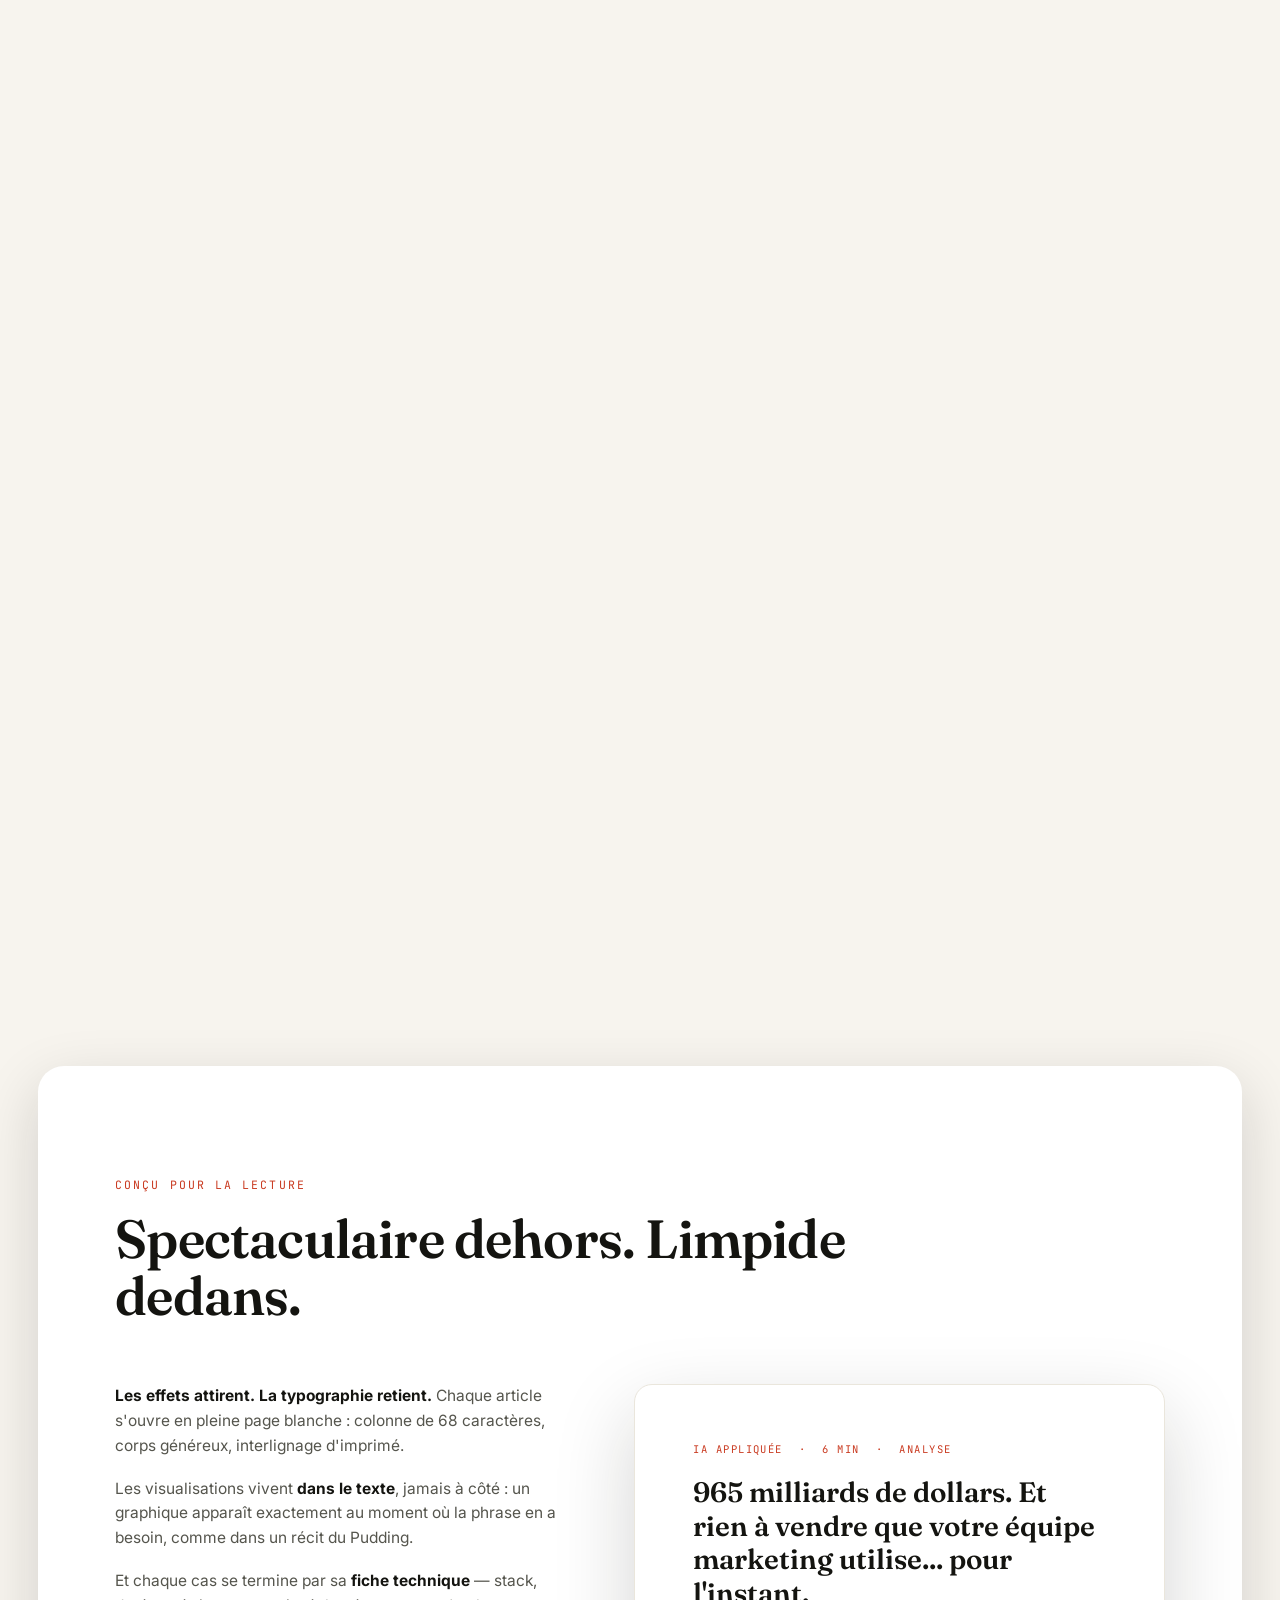
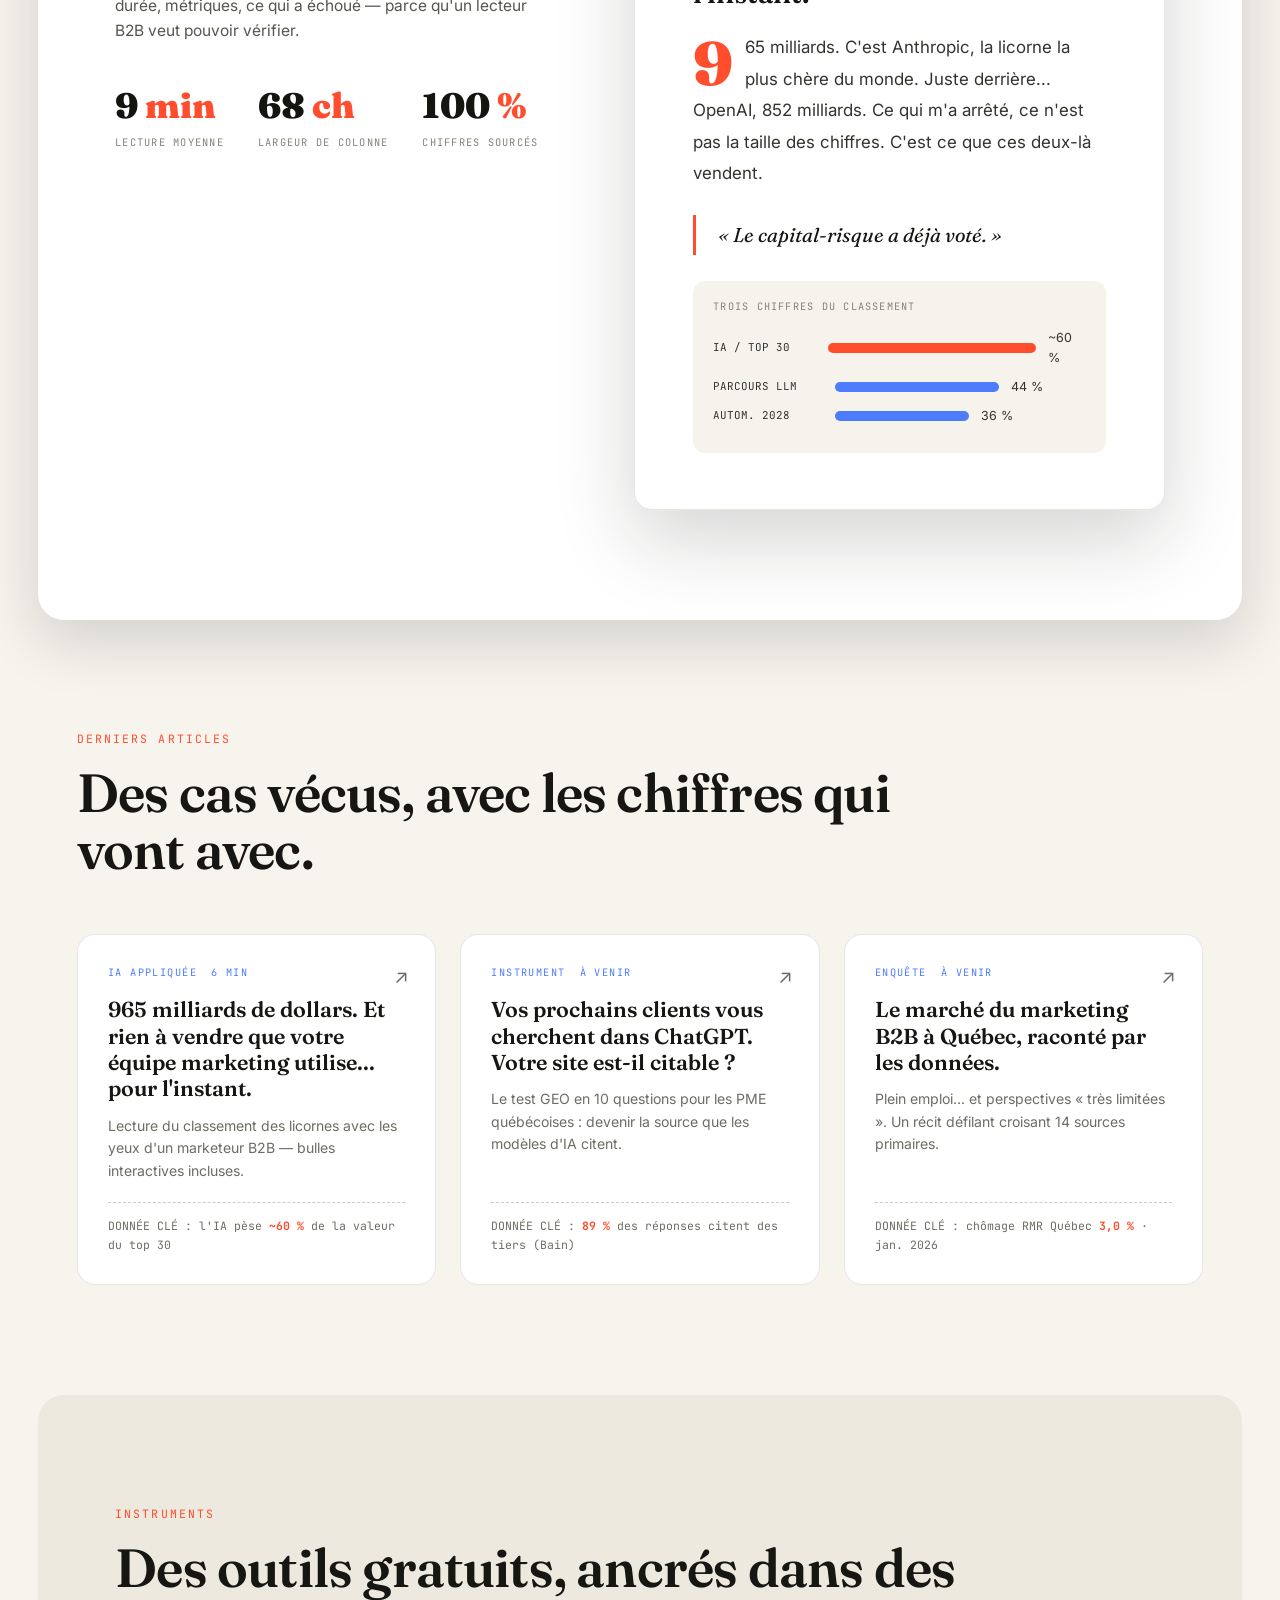
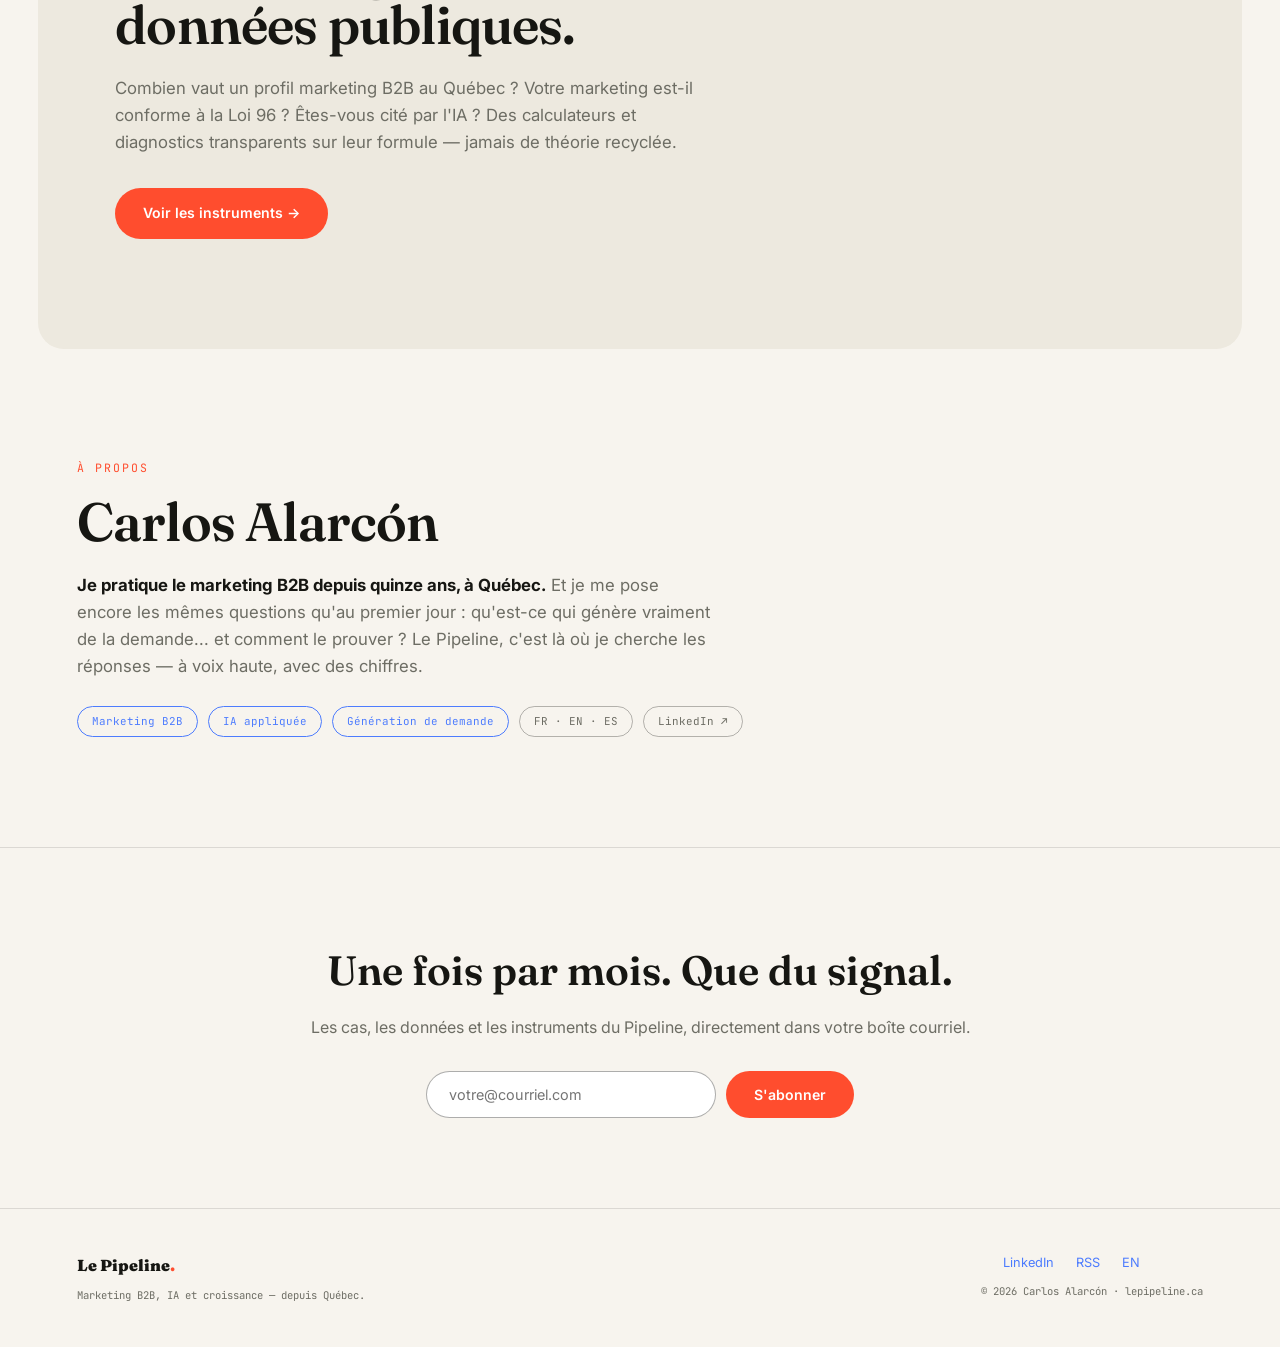
==== commit 8a51137b: "favicon: ajouter « le point » (signature orange) sur les 11 pages" ====
--- a/index.html
+++ b/index.html
@@ -3,6 +3,7 @@
 <head>
 <meta charset="UTF-8">
 <meta name="viewport" content="width=device-width, initial-scale=1.0">
+<link rel="icon" type="image/svg+xml" href="favicon.svg">
 <title>Le Pipeline — Marketing B2B, IA et croissance, depuis Québec</title>
 <link rel="canonical" href="https://lepipeline.ca/">
 <meta name="description" content="Le média indépendant du marketing B2B et de l'IA appliquée, écrit depuis Québec par Carlos Alarcón. Des chiffres vérifiables, zéro théorie recyclée.">
